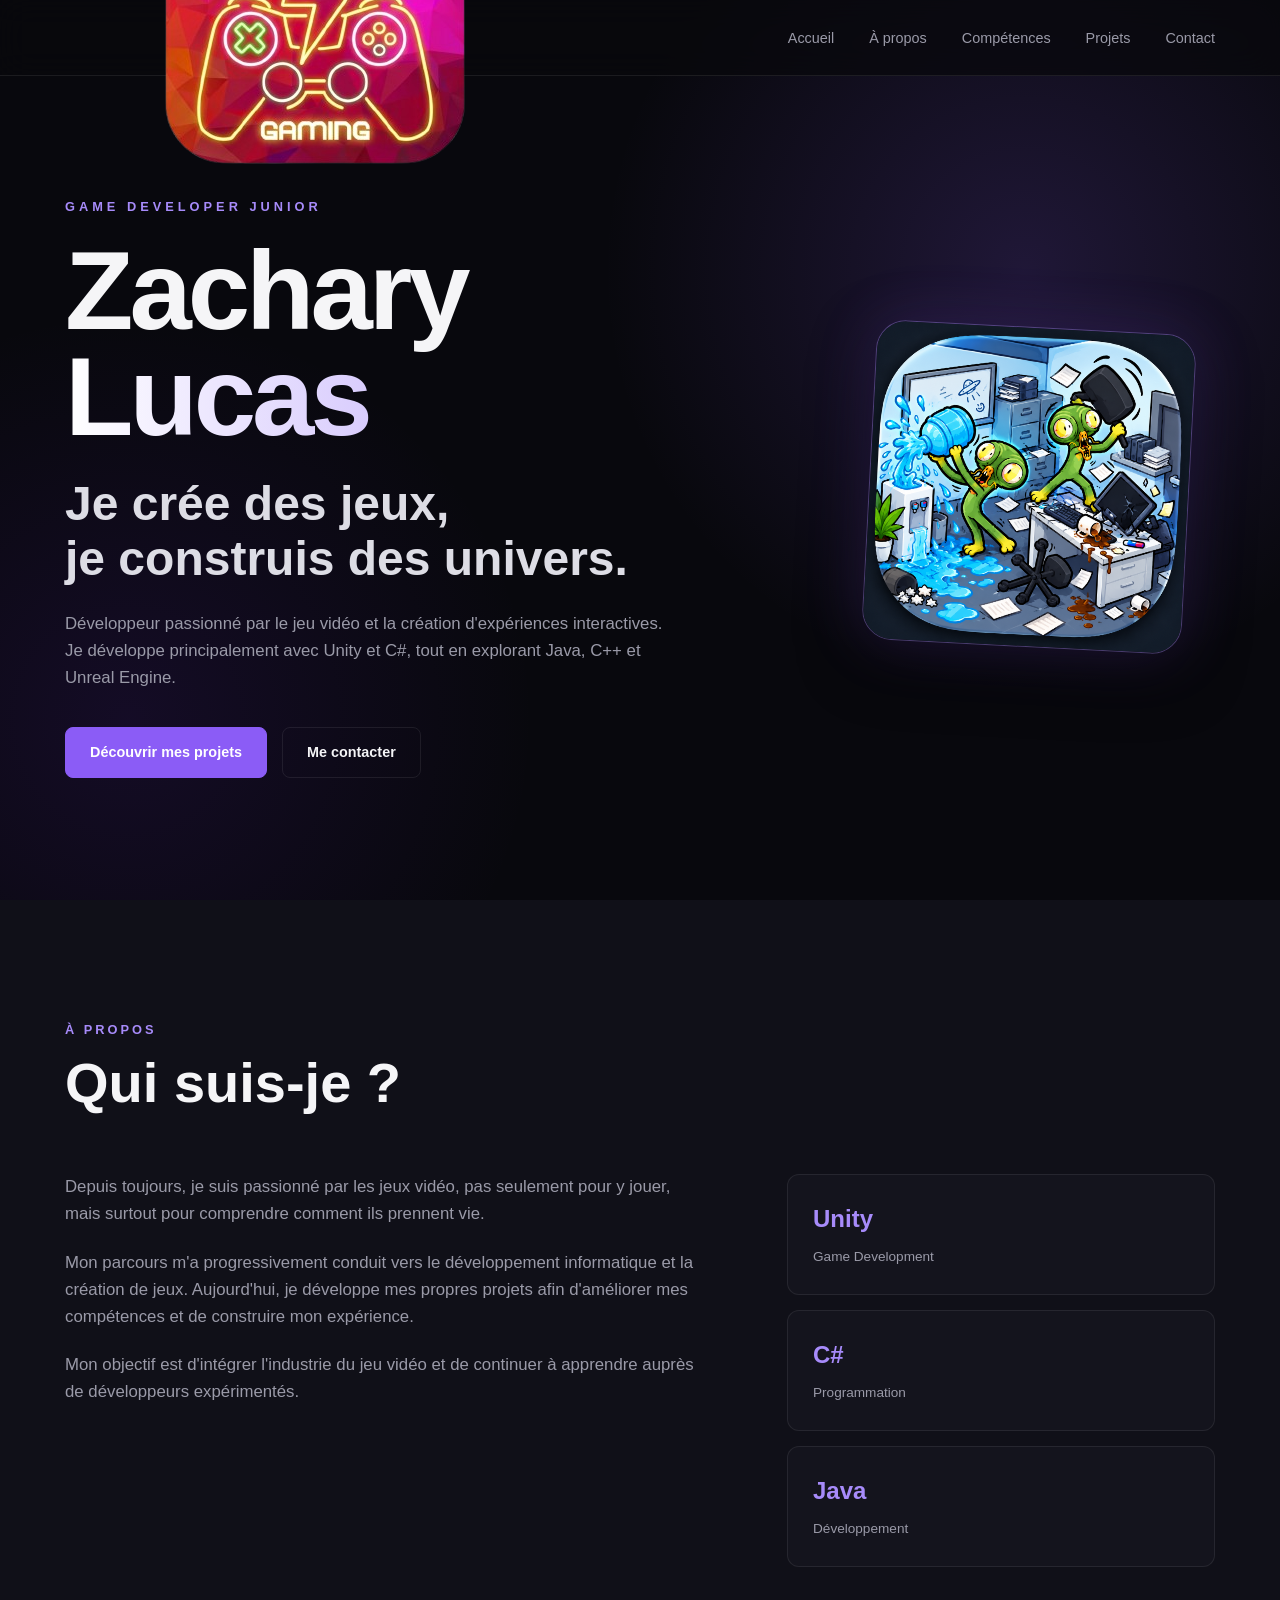
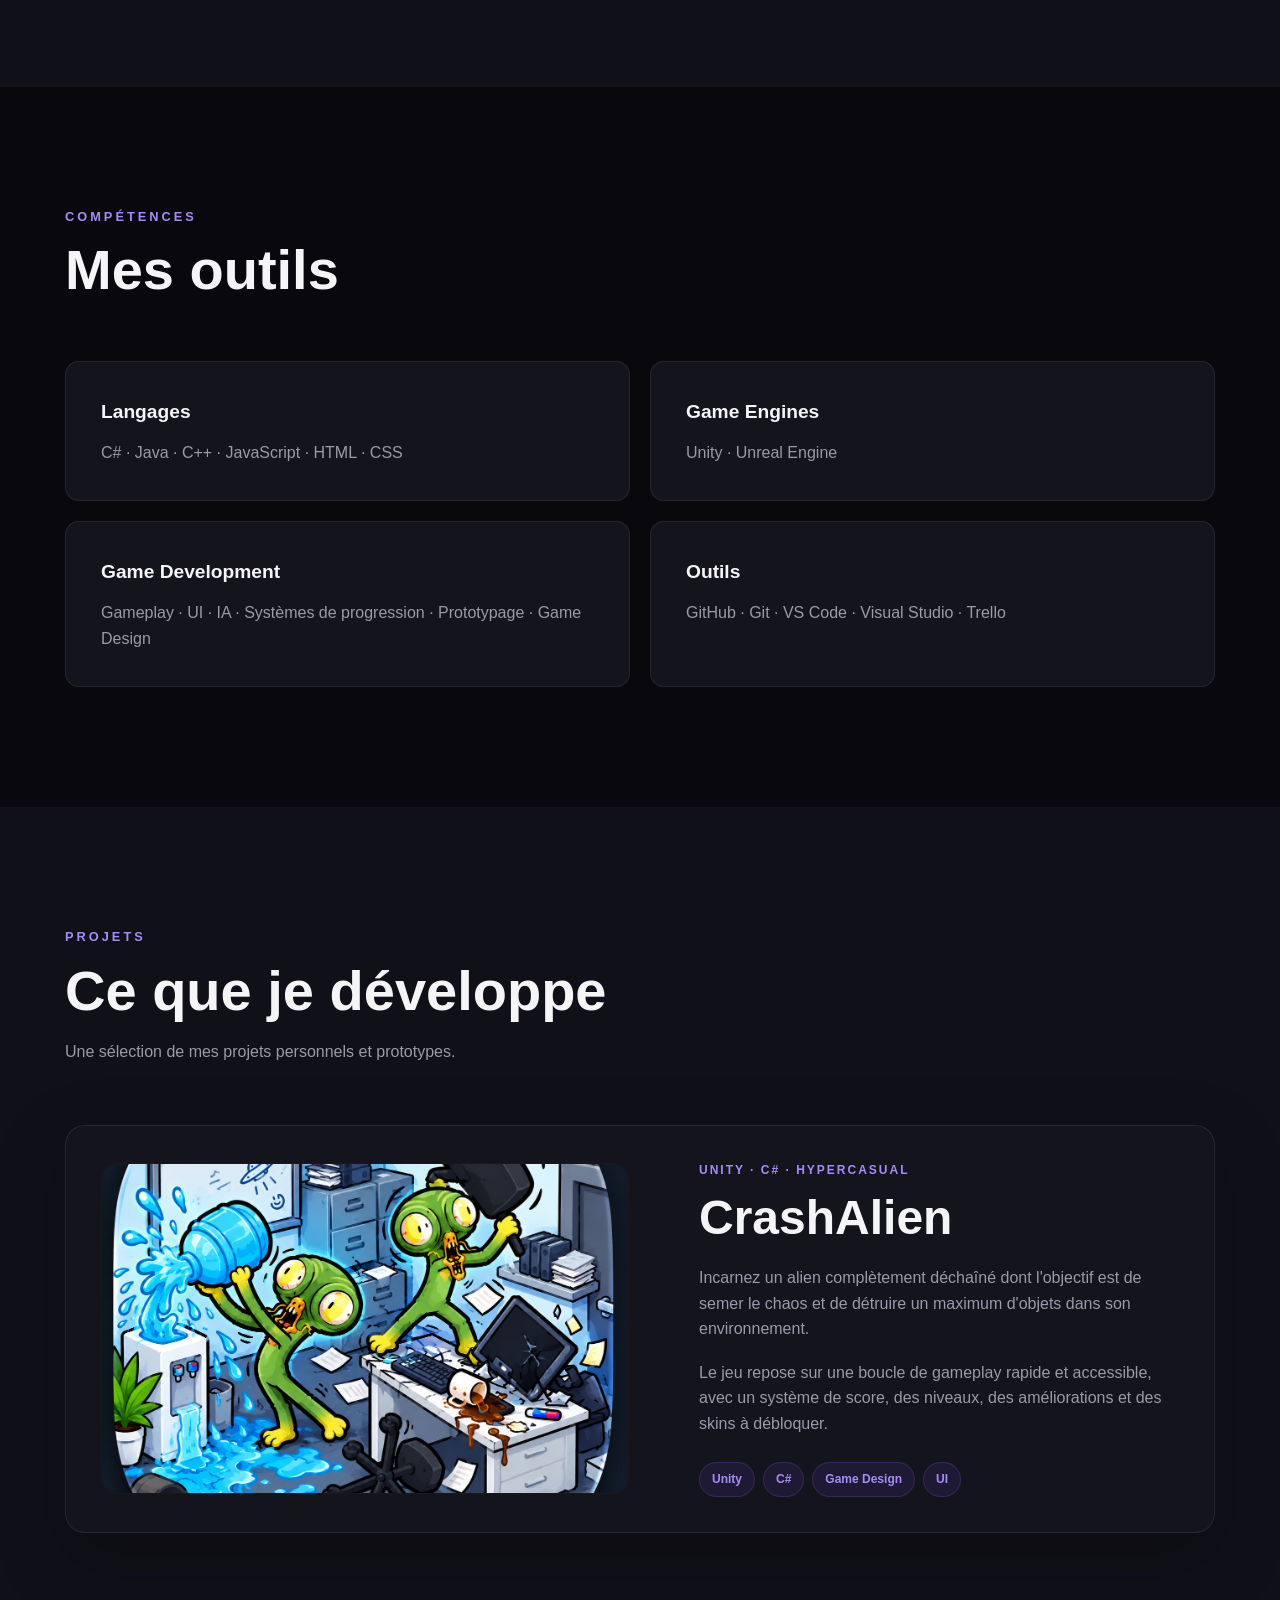
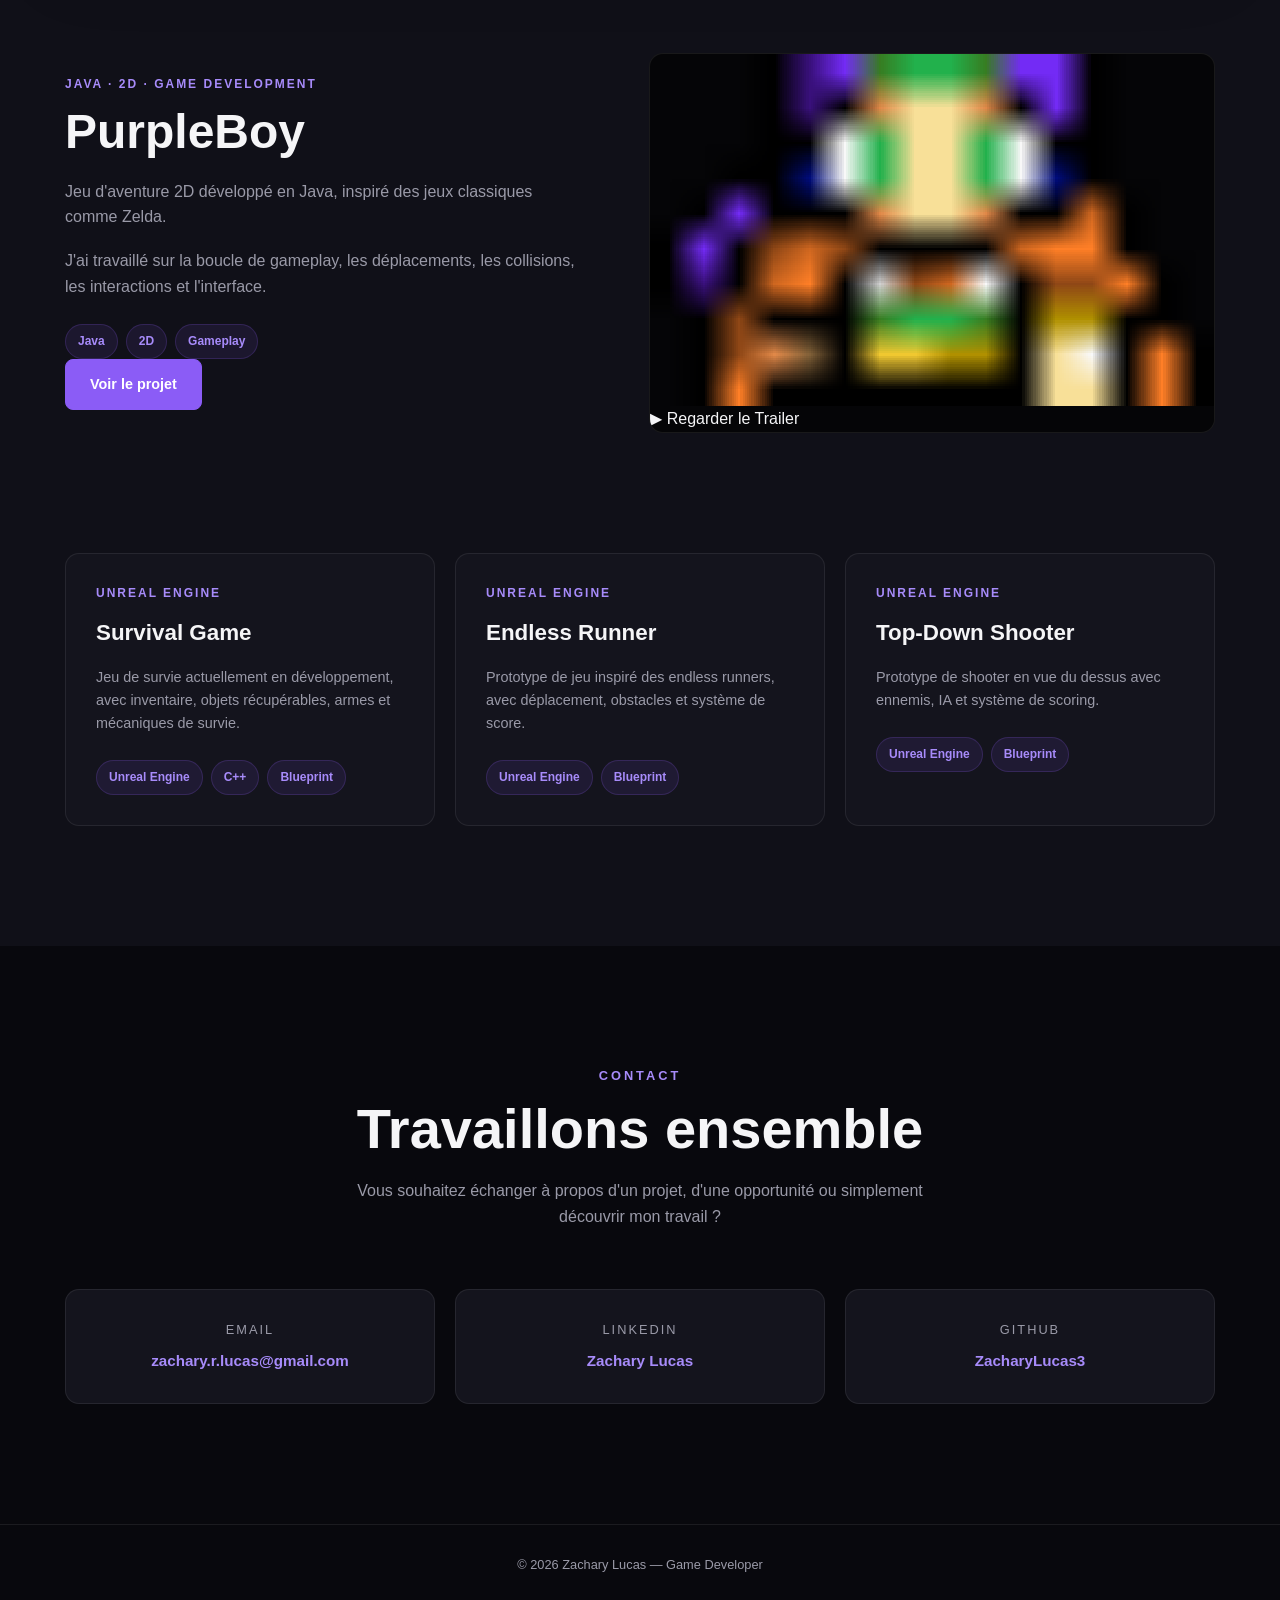
==== index.html @ bc96703e "Update index.html" ====
<!DOCTYPE html>
<html lang="fr">

<head>
    <meta charset="UTF-8">
    <meta name="viewport" content="width=device-width, initial-scale=1.0">

    <meta name="description"
        content="Portfolio de Zachary Lucas, développeur de jeux vidéo junior spécialisé en Unity, C#, Java et Unreal Engine.">

    <title>Zachary Lucas — Game Developer</title>

    <link rel="stylesheet" href="styles.css">
</head>

<body>

    <!-- =========================
         NAVIGATION
    ========================== -->

    <header class="header">

        <nav class="navbar container">

            <a href="#home" class="logo-img-link">
                <img src="images/Logo.png" alt="Logo Zappy Labs" class="logo-img">
            </a>

            <ul class="nav-links">
                <li><a href="#home">Accueil</a></li>
                <li><a href="#about">À propos</a></li>
                <li><a href="#skills">Compétences</a></li>
                <li><a href="#projects">Projets</a></li>
                <li><a href="#contact">Contact</a></li>
            </ul>

        </nav>

    </header>


    <main>

        <!-- =========================
             HERO
        ========================== -->

        <section id="home" class="hero">

            <div class="container hero-content">

                <div class="hero-text">

                    <p class="hero-small-title">
                        GAME DEVELOPER JUNIOR
                    </p>

                    <h1>
                        Zachary
                        <span>Lucas</span>
                    </h1>

                    <h2>
                        Je crée des jeux,
                        <br>
                        je construis des univers.
                    </h2>

                    <p class="hero-description">
                        Développeur passionné par le jeu vidéo et la création
                        d'expériences interactives. Je développe principalement
                        avec Unity et C#, tout en explorant Java, C++ et Unreal Engine.
                    </p>

                    <div class="hero-buttons">

                        <a href="#projects" class="btn">
                            Découvrir mes projets
                        </a>

                        <a href="#contact" class="btn ghost">
                            Me contacter
                        </a>

                    </div>

                </div>


                <div class="hero-profile">

                    <img
                        src="images/crashalien.png.png"
                        alt="CrashAlien - Jeu par Zachary Lucas"
                        class="photo"
                    >
                </div>
            </div>

        </section>


        <!-- =========================
             ABOUT
        ========================== -->

        <section id="about" class="section about">

            <div class="container">

                <div class="section-header">

                    <p class="section-label">
                        À PROPOS
                    </p>

                    <h2>
                        Qui suis-je ?
                    </h2>

                </div>


                <div class="about-content">

                    <div class="about-text">

                        <p>
                            Depuis toujours, je suis passionné par les jeux vidéo,
                            pas seulement pour y jouer, mais surtout pour comprendre
                            comment ils prennent vie.
                        </p>

                        <p>
                            Mon parcours m'a progressivement conduit vers le
                            développement informatique et la création de jeux.
                            Aujourd'hui, je développe mes propres projets afin
                            d'améliorer mes compétences et de construire mon expérience.
                        </p>

                        <p>
                            Mon objectif est d'intégrer l'industrie du jeu vidéo
                            et de continuer à apprendre auprès de développeurs
                            expérimentés.
                        </p>

                    </div>


                    <div class="about-highlight">

                        <div class="highlight">
                            <strong>Unity</strong>
                            <span>Game Development</span>
                        </div>

                        <div class="highlight">
                            <strong>C#</strong>
                            <span>Programmation</span>
                        </div>

                        <div class="highlight">
                            <strong>Java</strong>
                            <span>Développement</span>
                        </div>

                    </div>

                </div>

            </div>

        </section>


        <!-- =========================
             SKILLS
        ========================== -->

        <section id="skills" class="section skills-section">

            <div class="container">

                <div class="section-header">

                    <p class="section-label">
                        COMPÉTENCES
                    </p>

                    <h2>
                        Mes outils
                    </h2>

                </div>


                <div class="skills-grid">


                    <div class="skill-card">

                        <h3>
                            Langages
                        </h3>

                        <p>
                            C# · Java · C++ · JavaScript · HTML · CSS
                        </p>

                    </div>


                    <div class="skill-card">

                        <h3>
                            Game Engines
                        </h3>

                        <p>
                            Unity · Unreal Engine
                        </p>

                    </div>


                    <div class="skill-card">

                        <h3>
                            Game Development
                        </h3>

                        <p>
                            Gameplay · UI · IA · Systèmes de progression ·
                            Prototypage · Game Design
                        </p>

                    </div>


                    <div class="skill-card">

                        <h3>
                            Outils
                        </h3>

                        <p>
                            GitHub · Git · VS Code · Visual Studio · Trello
                        </p>

                    </div>

                </div>

            </div>

        </section>


        <!-- =========================
             PROJECTS
        ========================== -->

        <section id="projects" class="section projects-section">

            <div class="container">

                <div class="section-header">

                    <p class="section-label">
                        PROJETS
                    </p>

                    <h2>
                        Ce que je développe
                    </h2>

                    <p>
                        Une sélection de mes projets personnels et prototypes.
                    </p>

                </div>


                <!-- =========================
                     CRASHALIEN
                ========================== -->

                <article class="project featured-project">

                    <div class="project-image">

                        <img
                            src="images/crashalien.png.png"
                            alt="CrashAlien - jeu hypercasual développé avec Unity"
                        >

                    </div>


                    <div class="project-info">

                        <p class="project-category">
                            UNITY · C# · HYPERCASUAL
                        </p>

                        <h3>
                            CrashAlien
                        </h3>

                        <p>
                            Incarnez un alien complètement déchaîné dont
                            l'objectif est de semer le chaos et de détruire
                            un maximum d'objets dans son environnement.
                        </p>

                        <p>
                            Le jeu repose sur une boucle de gameplay rapide
                            et accessible, avec un système de score, des
                            niveaux, des améliorations et des skins à débloquer.
                        </p>


                        <div class="project-tags">

                            <span>Unity</span>
                            <span>C#</span>
                            <span>Game Design</span>
                            <span>UI</span>

                        </div>

                    </div>

                </article>


                <!-- =========================
                     PURPLEBOY
                ========================== -->

                <article class="project project-reverse">

                    <div class="project-info">

                        <p class="project-category">
                            JAVA · 2D · GAME DEVELOPMENT
                        </p>

                        <h3>
                            PurpleBoy
                        </h3>

                        <p>
                            Jeu d'aventure 2D développé en Java,
                            inspiré des jeux classiques comme Zelda.
                        </p>

                        <p>
                            J'ai travaillé sur la boucle de gameplay,
                            les déplacements, les collisions,
                            les interactions et l'interface.
                        </p>


                        <div class="project-tags">

                            <span>Java</span>
                            <span>2D</span>
                            <span>Gameplay</span>

                        </div>


                        <div class="project-buttons">

                            <a
                                href="https://zacharylucas.itch.io/purpleboy"
                                target="_blank"
                                rel="noopener noreferrer"
                                class="btn"
                            >
                                Voir le projet
                            </a>

                        </div>

                    </div>


                    <div class="project-media">
                            <a href="https://www.youtube.com/watch?v=aEXIGvZyJzU" target="_blank" rel="noopener noreferrer" class="video-thumbnail-link">
                        <div class="project-image video-thumbnail">
                            <img src="photo.png" alt="PurpleBoy Gameplay Video">
                        <div class="play-overlay">
                            <span class="play-btn">▶ Regarder le Trailer</span>
                            </div>
                        </div>
                        </a>
                    </div>
                </article>


                <!-- =========================
                     OTHER PROJECTS
                ========================== -->

                <div class="other-projects">

                    <article class="small-project">

                        <p class="project-category">
                            UNREAL ENGINE
                        </p>

                        <h3>
                            Survival Game
                        </h3>

                        <p>
                            Jeu de survie actuellement en développement,
                            avec inventaire, objets récupérables,
                            armes et mécaniques de survie.
                        </p>

                        <div class="project-tags">
                            <span>Unreal Engine</span>
                            <span>C++</span>
                            <span>Blueprint</span>
                        </div>

                    </article>


                    <article class="small-project">

                        <p class="project-category">
                            UNREAL ENGINE
                        </p>

                        <h3>
                            Endless Runner
                        </h3>

                        <p>
                            Prototype de jeu inspiré des endless runners,
                            avec déplacement, obstacles et système de score.
                        </p>

                        <div class="project-tags">
                            <span>Unreal Engine</span>
                            <span>Blueprint</span>
                        </div>

                    </article>


                    <article class="small-project">

                        <p class="project-category">
                            UNREAL ENGINE
                        </p>

                        <h3>
                            Top-Down Shooter
                        </h3>

                        <p>
                            Prototype de shooter en vue du dessus avec
                            ennemis, IA et système de scoring.
                        </p>

                        <div class="project-tags">
                            <span>Unreal Engine</span>
                            <span>Blueprint</span>
                        </div>

                    </article>

                </div>

            </div>

        </section>


        <!-- =========================
             CONTACT
        ========================== -->

        <section id="contact" class="section contact-section">

            <div class="container">

                <div class="section-header">

                    <p class="section-label">
                        CONTACT
                    </p>

                    <h2>
                        Travaillons ensemble
                    </h2>

                    <p>
                        Vous souhaitez échanger à propos d'un projet,
                        d'une opportunité ou simplement découvrir mon travail ?
                    </p>

                </div>


                <div class="contact-links">

                    <a
                        href="mailto:zachary.r.lucas@gmail.com"
                        class="contact-card"
                    >

                        <span>
                            Email
                        </span>

                        <strong>
                            zachary.r.lucas@gmail.com
                        </strong>

                    </a>


                    <a
                        href="https://www.linkedin.com/in/zachary-lucas-127586156/"
                        target="_blank"
                        rel="noopener noreferrer"
                        class="contact-card"
                    >

                        <span>
                            LinkedIn
                        </span>

                        <strong>
                            Zachary Lucas
                        </strong>

                    </a>


                    <a
                        href="https://github.com/ZacharyLucas3"
                        target="_blank"
                        rel="noopener noreferrer"
                        class="contact-card"
                    >

                        <span>
                            GitHub
                        </span>

                        <strong>
                            ZacharyLucas3
                        </strong>

                    </a>

                </div>

            </div>

        </section>

    </main>


    <!-- =========================
         FOOTER
    ========================== -->

    <footer class="footer">

        <div class="container">

            <p>
                © 2026 Zachary Lucas — Game Developer
            </p>

        </div>

    </footer>


    <script src="script.js"></script>

</body>

</html>
---- styles.css ----
/* =========================================================
   RESET
========================================================= */

* {
    margin: 0;
    padding: 0;
    box-sizing: border-box;
}

html {
    scroll-behavior: smooth;
}

body {
    font-family: Arial, Helvetica, sans-serif;
    background: #08080d;
    color: #f5f5f7;
    line-height: 1.6;
}

a {
    color: inherit;
    text-decoration: none;
}

img {
    max-width: 100%;
    display: block;
}


/* =========================================================
   VARIABLES
========================================================= */

:root {
    --background: #08080d;
    --background-light: #101018;
    --card: #14141d;

    --text: #f5f5f7;
    --text-muted: #9a9aa8;

    --accent: #8b5cf6;
    --accent-light: #a78bfa;
    --accent-dark: #6d28d9;

    --border: rgba(255, 255, 255, 0.08);

    --container: 1150px;
}


/* =========================================================
   GLOBAL
========================================================= */

body {
    overflow-x: hidden;
}

.container {
    width: min(90%, var(--container));
    margin: 0 auto;
}

.section {
    padding: 120px 0;
}

.section-header {
    margin-bottom: 60px;
}

.section-label {
    color: var(--accent-light);
    font-size: 0.8rem;
    font-weight: 700;
    letter-spacing: 3px;
    margin-bottom: 12px;
}

.section-header h2 {
    font-size: clamp(2.2rem, 5vw, 3.5rem);
    line-height: 1.1;
    margin-bottom: 18px;
}

.section-header > p:last-child {
    color: var(--text-muted);
    max-width: 650px;
}


/* =========================================================
   NAVBAR
========================================================= */

.header {
    position: fixed;
    top: 0;
    left: 0;
    width: 100%;
    z-index: 1000;

    background: rgba(8, 8, 13, 0.75);
    backdrop-filter: blur(15px);

    border-bottom: 1px solid var(--border);
}

.navbar {
    height: 75px;

    display: flex;
    align-items: center;
    justify-content: space-between;
}

.logo {
    width: 42px;
    height: 42px;

    display: flex;
    align-items: center;
    justify-content: center;

    border-radius: 10px;

    background: linear-gradient(
        135deg,
        var(--accent),
        var(--accent-dark)
    );

    font-size: 1.1rem;
    font-weight: 800;

    box-shadow: 0 0 25px rgba(139, 92, 246, 0.35);
}

.logo span {
    color: white;
}

.nav-links {
    display: flex;
    align-items: center;
    gap: 35px;

    list-style: none;
}

.nav-links a {
    color: var(--text-muted);
    font-size: 0.9rem;
    transition: 0.3s ease;
}

.nav-links a:hover {
    color: white;
}


/* =========================================================
   HERO
========================================================= */

.hero {
    min-height: 100vh;

    display: flex;
    align-items: center;

    padding-top: 75px;

    background:
        radial-gradient(
            circle at 80% 30%,
            rgba(139, 92, 246, 0.18),
            transparent 35%
        ),
        radial-gradient(
            circle at 10% 80%,
            rgba(109, 40, 217, 0.12),
            transparent 30%
        );
}

.hero-content {
    display: grid;
    grid-template-columns: 1.5fr 0.8fr;

    align-items: center;

    gap: 80px;
}

.hero-small-title {
    color: var(--accent-light);

    font-size: 0.8rem;
    font-weight: 700;

    letter-spacing: 4px;

    margin-bottom: 20px;
}

.hero h1 {
    font-size: clamp(4rem, 9vw, 7rem);

    line-height: 0.95;

    letter-spacing: -4px;

    margin-bottom: 25px;
}

.hero h1 span {
    display: block;

    background: linear-gradient(
        90deg,
        #ffffff,
        var(--accent-light)
    );

    -webkit-background-clip: text;
    background-clip: text;

    color: transparent;
}

.hero h2 {
    font-size: clamp(1.8rem, 4vw, 3rem);

    line-height: 1.15;

    margin-bottom: 25px;

    color: #ddddE5;
}

.hero-description {
    max-width: 600px;

    color: var(--text-muted);

    font-size: 1.05rem;

    margin-bottom: 35px;
}


/* =========================================================
   HERO PROFILE
========================================================= */

.hero-profile {
    display: flex;
    justify-content: center;
}

.photo {
    width: 320px;
    height: 320px;

    object-fit: cover;

    border-radius: 30px;

    border: 1px solid rgba(167, 139, 250, 0.4);

    box-shadow:
        0 0 60px rgba(139, 92, 246, 0.2),
        0 20px 60px rgba(0, 0, 0, 0.5);

    transform: rotate(3deg);

    transition: 0.4s ease;
}

.photo:hover {
    transform: rotate(0deg) scale(1.03);
}


/* =========================================================
   BUTTONS
========================================================= */

.hero-buttons,
.project-buttons {
    display: flex;
    align-items: center;
    gap: 15px;

    flex-wrap: wrap;
}

.btn {
    display: inline-flex;

    align-items: center;
    justify-content: center;

    padding: 13px 24px;

    border-radius: 8px;

    background: var(--accent);

    color: white;

    font-size: 0.9rem;
    font-weight: 700;

    border: 1px solid var(--accent);

    transition: 0.3s ease;
}

.btn:hover {
    background: var(--accent-light);

    transform: translateY(-3px);

    box-shadow: 0 10px 30px rgba(139, 92, 246, 0.25);
}

.btn.ghost {
    background: transparent;

    border-color: var(--border);

    color: var(--text);
}

.btn.ghost:hover {
    border-color: var(--accent);
    background: rgba(139, 92, 246, 0.08);
}


/* =========================================================
   ABOUT
========================================================= */

.about {
    background: var(--background-light);
}

.about-content {
    display: grid;

    grid-template-columns: 1.5fr 1fr;

    gap: 80px;

    align-items: start;
}

.about-text p {
    color: var(--text-muted);

    font-size: 1.05rem;

    margin-bottom: 22px;
}

.about-highlight {
    display: grid;

    gap: 15px;
}

.highlight {
    padding: 25px;

    background: var(--card);

    border: 1px solid var(--border);

    border-radius: 12px;

    transition: 0.3s ease;
}

.highlight:hover {
    border-color: rgba(139, 92, 246, 0.4);

    transform: translateX(5px);
}

.highlight strong {
    display: block;

    color: var(--accent-light);

    font-size: 1.5rem;

    margin-bottom: 5px;
}

.highlight span {
    color: var(--text-muted);

    font-size: 0.85rem;
}


/* =========================================================
   SKILLS
========================================================= */

.skills-grid {
    display: grid;

    grid-template-columns: repeat(2, 1fr);

    gap: 20px;
}

.skill-card {
    padding: 35px;

    background: var(--card);

    border: 1px solid var(--border);

    border-radius: 14px;

    transition: 0.3s ease;
}

.skill-card:hover {
    transform: translateY(-5px);

    border-color: rgba(139, 92, 246, 0.4);

    box-shadow:
        0 15px 40px rgba(0, 0, 0, 0.25);
}

.skill-card h3 {
    margin-bottom: 12px;

    font-size: 1.2rem;
}

.skill-card p {
    color: var(--text-muted);
}


/* =========================================================
   PROJECTS
========================================================= */

.projects-section {
    background: var(--background-light);
}

.project {
    display: grid;

    grid-template-columns: 1.1fr 1fr;

    gap: 70px;

    align-items: center;

    margin-bottom: 120px;
}

.featured-project {
    padding: 35px;

    background: var(--card);

    border: 1px solid var(--border);

    border-radius: 20px;

    box-shadow:
        0 25px 70px rgba(0, 0, 0, 0.25);
}

.project-reverse {
    grid-template-columns: 1fr 1.1fr;
}

.project-reverse .project-info {
    order: 1;
}

.project-reverse .project-media {
    order: 2;
}


/* =========================================================
   PROJECT IMAGE
========================================================= */

.project-image {
    overflow: hidden;

    border-radius: 14px;

    border: 1px solid var(--border);

    background: #050507;
}

.project-image img {
    width: 100%;

    aspect-ratio: 16 / 10;

    object-fit: cover;

    transition: 0.5s ease;
}

.project-image:hover img {
    transform: scale(1.04);
}


/* =========================================================
   PROJECT INFO
========================================================= */

.project-category {
    color: var(--accent-light);

    font-size: 0.75rem;

    font-weight: 700;

    letter-spacing: 2px;

    margin-bottom: 12px;
}

.project-info h3 {
    font-size: clamp(2rem, 4vw, 3rem);

    line-height: 1.1;

    margin-bottom: 20px;
}

.project-info > p:not(.project-category) {
    color: var(--text-muted);

    margin-bottom: 18px;
}


/* =========================================================
   PROJECT TAGS
========================================================= */

.project-tags {
    display: flex;

    flex-wrap: wrap;

    gap: 8px;

    margin-top: 25px;
}

.project-tags span {
    padding: 7px 12px;

    border-radius: 20px;

    background: rgba(139, 92, 246, 0.1);

    border: 1px solid rgba(139, 92, 246, 0.2);

    color: var(--accent-light);

    font-size: 0.75rem;

    font-weight: 600;
}


/* =========================================================
   VIDEO
========================================================= */

.video-wrapper {
    position: relative;

    width: 100%;

    aspect-ratio: 16 / 9;

    overflow: hidden;

    border-radius: 14px;

    background: #000;

    border: 1px solid var(--border);
}

.video-wrapper iframe {
    position: absolute;

    inset: 0;

    width: 100%;
    height: 100%;

    border: none;
}


/* =========================================================
   OTHER PROJECTS
========================================================= */

.other-projects {
    display: grid;

    grid-template-columns: repeat(3, 1fr);

    gap: 20px;
}

.small-project {
    padding: 30px;

    background: var(--card);

    border: 1px solid var(--border);

    border-radius: 14px;

    transition: 0.3s ease;
}

.small-project:hover {
    transform: translateY(-6px);

    border-color: rgba(139, 92, 246, 0.35);
}

.small-project h3 {
    font-size: 1.4rem;

    margin-bottom: 15px;
}

.small-project > p:not(.project-category) {
    color: var(--text-muted);

    font-size: 0.9rem;
}


/* =========================================================
   CONTACT
========================================================= */

.contact-section {
    text-align: center;
}

.contact-section .section-header {
    display: flex;

    flex-direction: column;

    align-items: center;
}

.contact-section .section-header > p:last-child {
    max-width: 600px;
}

.contact-links {
    display: grid;

    grid-template-columns: repeat(3, 1fr);

    gap: 20px;

    margin-top: 50px;
}

.contact-card {
    display: flex;

    flex-direction: column;

    align-items: center;

    gap: 8px;

    padding: 30px;

    background: var(--card);

    border: 1px solid var(--border);

    border-radius: 14px;

    transition: 0.3s ease;
}

.contact-card:hover {
    transform: translateY(-5px);

    border-color: var(--accent);

    background: rgba(139, 92, 246, 0.05);
}

.contact-card span {
    color: var(--text-muted);

    font-size: 0.8rem;

    text-transform: uppercase;

    letter-spacing: 2px;
}

.contact-card strong {
    font-size: 0.95rem;

    color: var(--accent-light);
}


/* =========================================================
   FOOTER
========================================================= */

.footer {
    padding: 30px 0;

    border-top: 1px solid var(--border);

    text-align: center;

    color: var(--text-muted);

    font-size: 0.8rem;
}


/* =========================================================
   RESPONSIVE — TABLET
========================================================= */

@media (max-width: 900px) {

    .hero-content {
        grid-template-columns: 1fr;

        text-align: center;

        gap: 50px;
    }

    .hero-description {
        margin-left: auto;
        margin-right: auto;
    }

    .hero-buttons {
        justify-content: center;
    }

    .hero-profile {
        order: -1;
    }

    .photo {
        width: 240px;
        height: 240px;
    }

    .about-content {
        grid-template-columns: 1fr;

        gap: 40px;
    }

    .project,
    .project-reverse {
        grid-template-columns: 1fr;

        gap: 40px;
    }

    .project-reverse .project-info,
    .project-reverse .project-media {
        order: initial;
    }

    .other-projects {
        grid-template-columns: 1fr;
    }

    .contact-links {
        grid-template-columns: 1fr;
    }
}


/* =========================================================
   RESPONSIVE — MOBILE
========================================================= */

@media (max-width: 650px) {

    .section {
        padding: 80px 0;
    }

    .navbar {
        height: 65px;
    }

    .nav-links {
        display: none;
    }

    .hero {
        padding-top: 65px;
    }

    .hero h1 {
        font-size: 4rem;

        letter-spacing: -3px;
    }

    .hero h2 {
        font-size: 1.8rem;
    }

    .hero-description {
        font-size: 0.95rem;
    }

    .photo {
        width: 200px;
        height: 200px;

        border-radius: 20px;
    }

    .skills-grid {
        grid-template-columns: 1fr;
    }

    .featured-project {
        padding: 20px;
    }

    .project {
        margin-bottom: 80px;
    }

    .project-info h3 {
        font-size: 2rem;
    }

    .btn {
        width: 100%;
    }

    .hero-buttons {
        flex-direction: column;
    }

    .hero-buttons .btn {
        width: 100%;
    }

    .section-header {
        margin-bottom: 40px;
    }
}


/* =========================================================
   SMALL MOBILE
========================================================= */

@media (max-width: 400px) {

    .hero h1 {
        font-size: 3.2rem;
    }

    .hero h2 {
        font-size: 1.5rem;
    }

    .photo {
        width: 170px;
        height: 170px;
    }
}
/* =========================================================
   ANIMATIONS & JS UTILITIES
========================================================= */

/* Liens actifs dans la navbar */
.nav-links a.active {
    color: var(--accent-light);
    font-weight: bold;
}

/* Effet d'apparition douce au scroll */
.reveal-hidden {
    opacity: 0;
    transform: translateY(30px);
    transition: opacity 0.6s ease-out, transform 0.6s ease-out;
}

.reveal-visible {
    opacity: 1;
    transform: translateY(0);
}


/* =========================================================
   MENU HAMBURGER (MOBILE)
========================================================= */

.menu-toggle {
    display: none;
    flex-direction: column;
    justify-content: space-between;
    width: 28px;
    height: 20px;
    background: transparent;
    border: none;
    cursor: pointer;
    z-index: 1001;
}

.menu-toggle span {
    width: 100%;
    height: 2px;
    background-color: var(--text);
    border-radius: 2px;
    transition: 0.3s ease;
}

/* Transformation de l'icône en Croix */
.menu-toggle.active span:nth-child(1) {
    transform: translateY(9px) rotate(45deg);
}

.menu-toggle.active span:nth-child(2) {
    opacity: 0;
}

.menu-toggle.active span:nth-child(3) {
    transform: translateY(-9px) rotate(-45deg);
}

/* Styles Responsive Mobile pour le Menu */
@media (max-width: 650px) {
    .menu-toggle {
        display: flex;
    }

    .nav-links {
        display: flex;
        position: fixed;
        top: 0;
        right: -100%;
        width: 75%;
        height: 100vh;
        background: rgba(16, 16, 24, 0.98);
        backdrop-filter: blur(20px);
        flex-direction: column;
        justify-content: center;
        align-items: center;
        gap: 30px;
        transition: right 0.4s ease;
        border-left: 1px solid var(--border);
        box-shadow: -10px 0 30px rgba(0, 0, 0, 0.5);
    }

    .nav-links.active {
        right: 0;
    }

    .nav-links a {
        font-size: 1.2rem;
    }
   /* =========================================================
   THUMBNAIL VIDÉO INTERACTIVE
========================================================= */

.video-thumbnail-link {
    display: block;
    text-decoration: none;
}

.video-thumbnail {
    position: relative;
    overflow: hidden;
    border-radius: 14px;
    border: 1px solid var(--border);
}

.play-overlay {
    position: absolute;
    inset: 0;
    background: rgba(8, 8, 13, 0.5);
    display: flex;
    align-items: center;
    justify-content: center;
    transition: 0.3s ease;
}

.play-btn {
    padding: 10px 20px;
    background: var(--accent);
    color: white;
    font-weight: 700;
    font-size: 0.9rem;
    border-radius: 8px;
    box-shadow: 0 4px 15px rgba(139, 92, 246, 0.4);
    transition: 0.3s ease;
}

.video-thumbnail-link:hover .play-overlay {
    background: rgba(8, 8, 13, 0.2);
}

.video-thumbnail-link:hover .play-btn {
    background: var(--accent-light);
    transform: scale(1.08);
   }
}
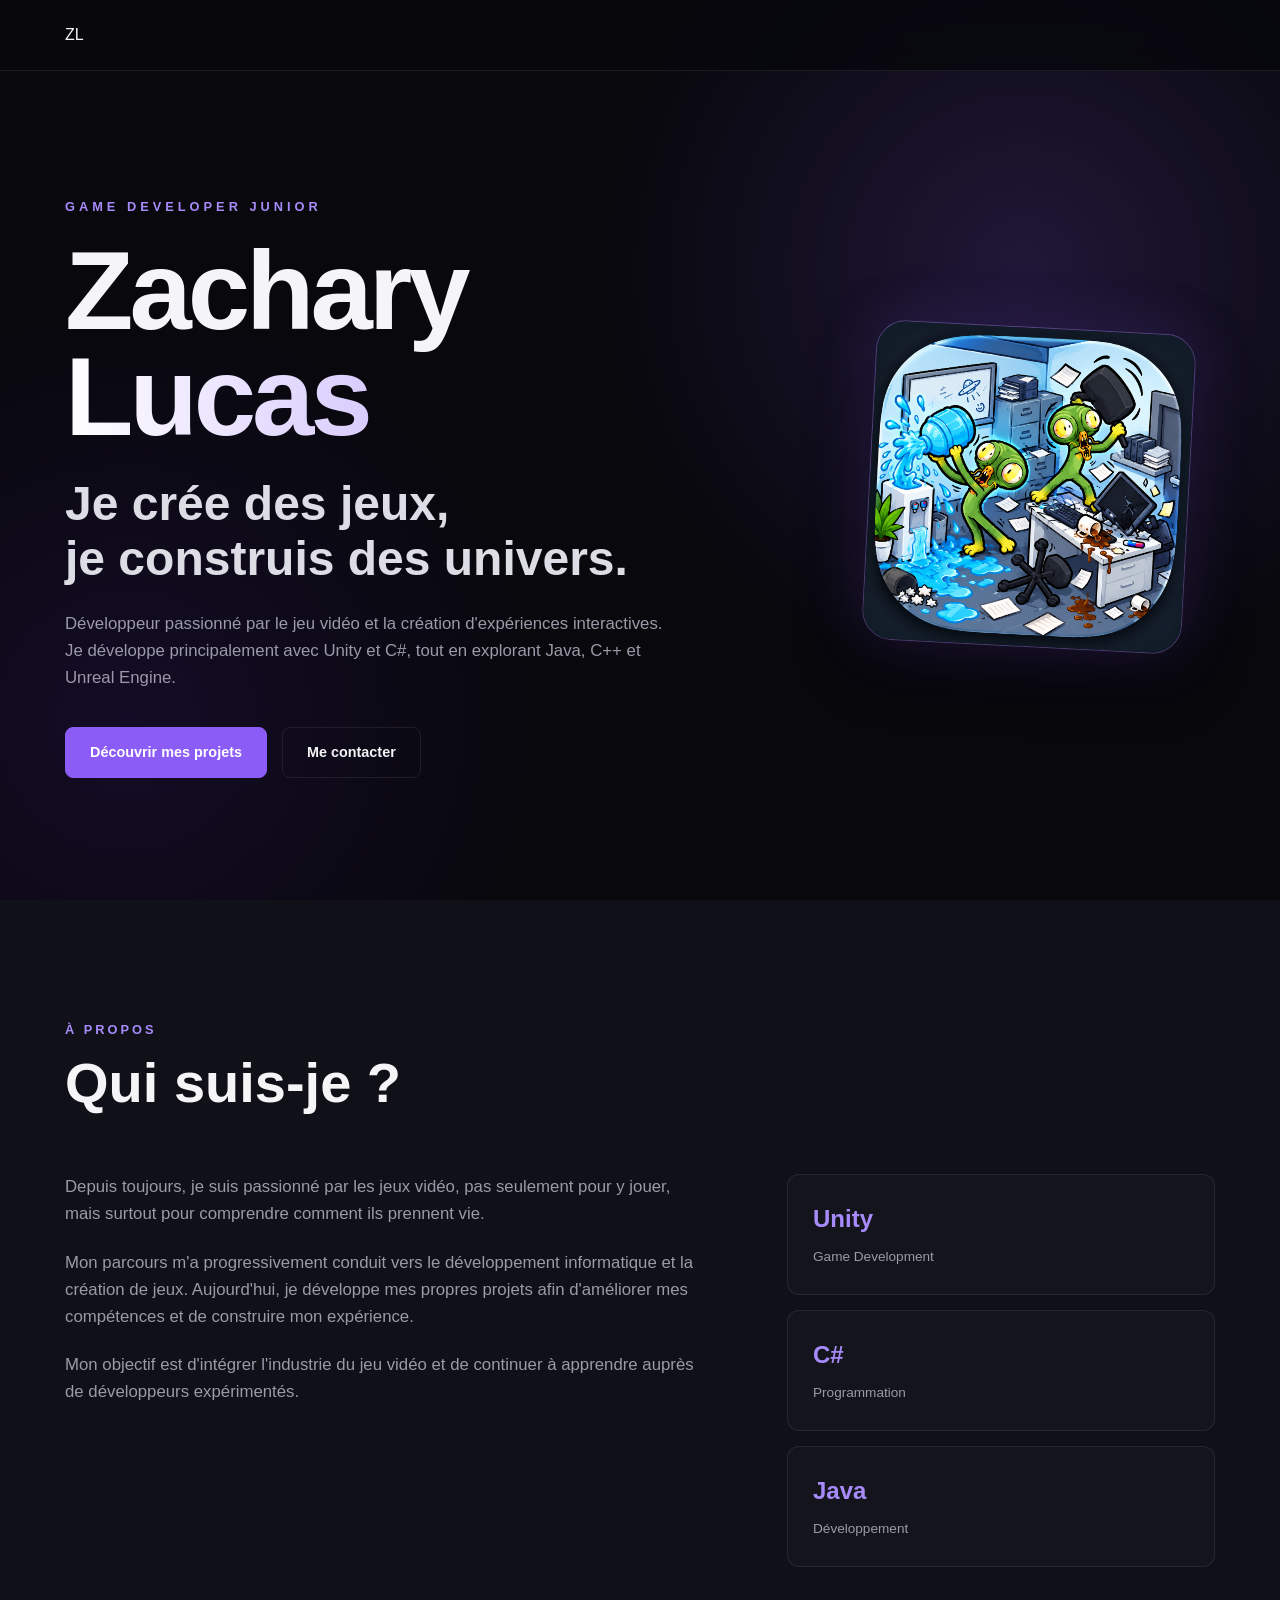
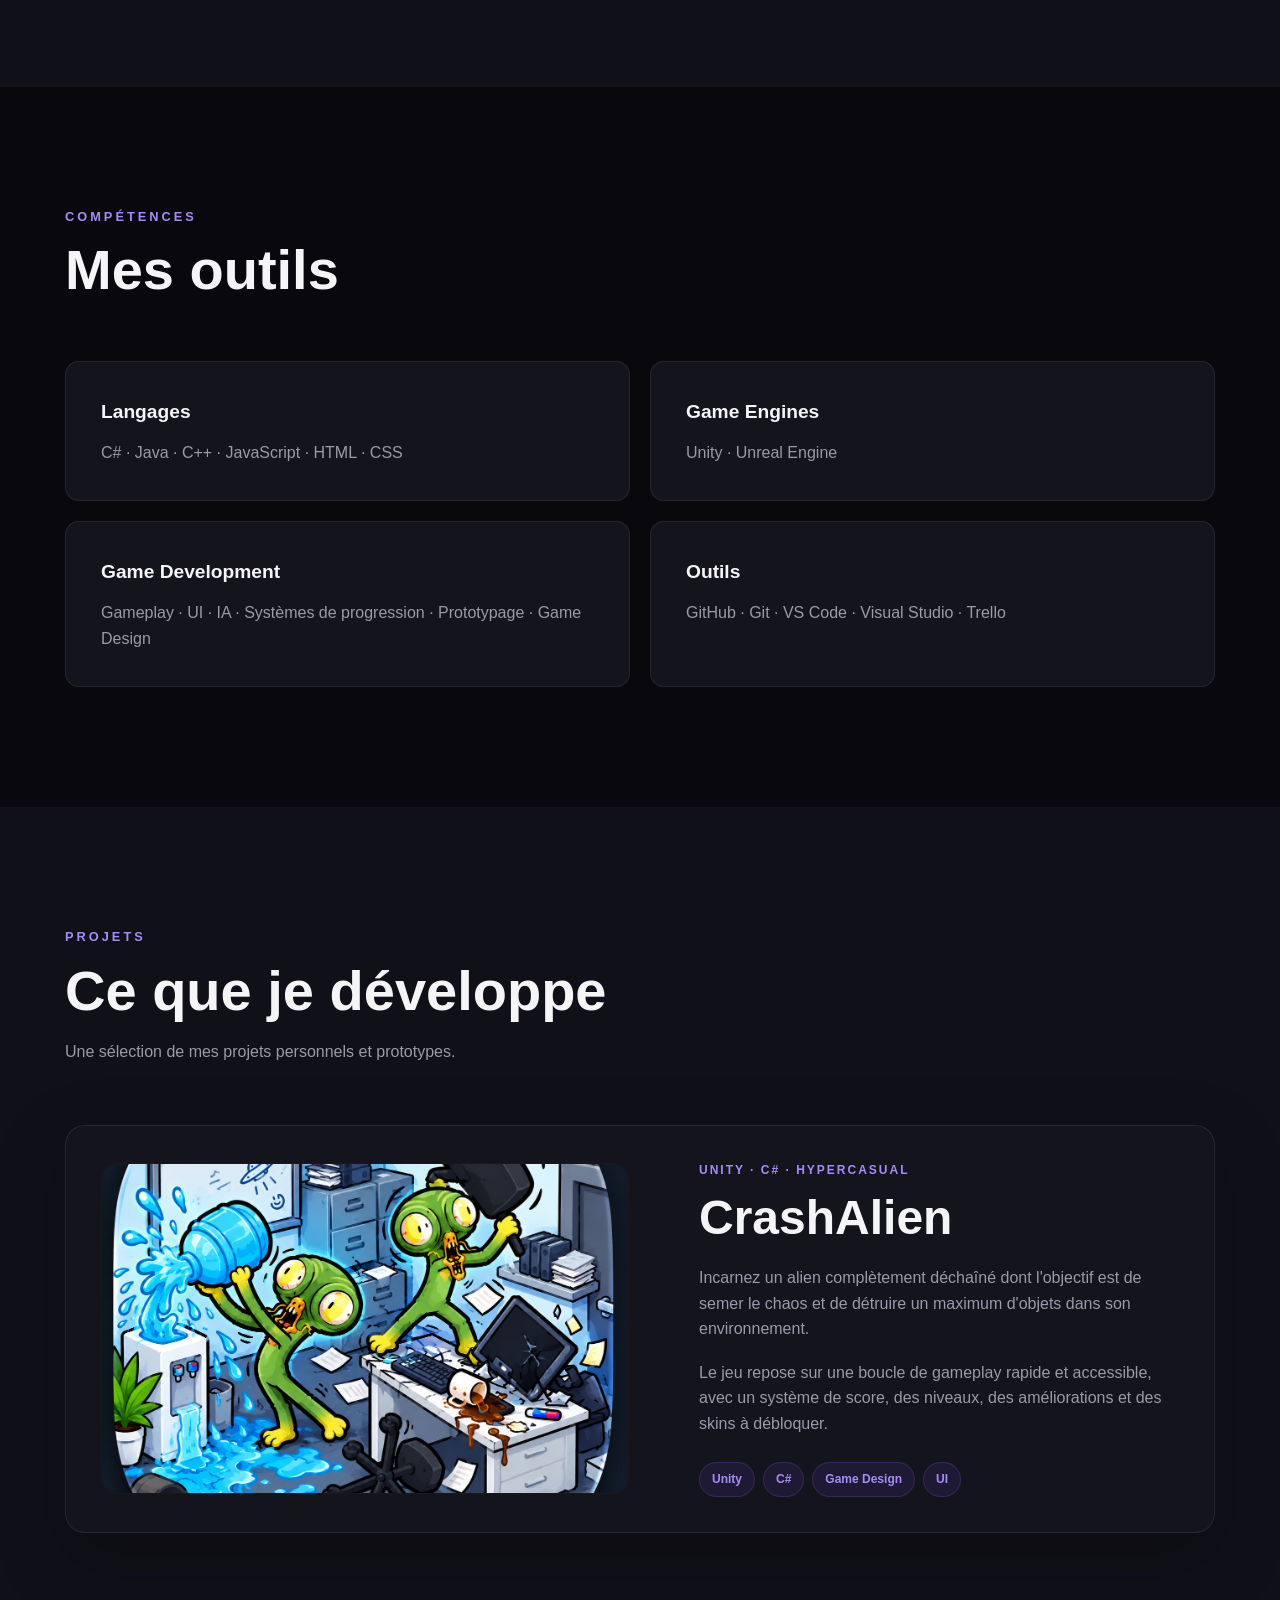
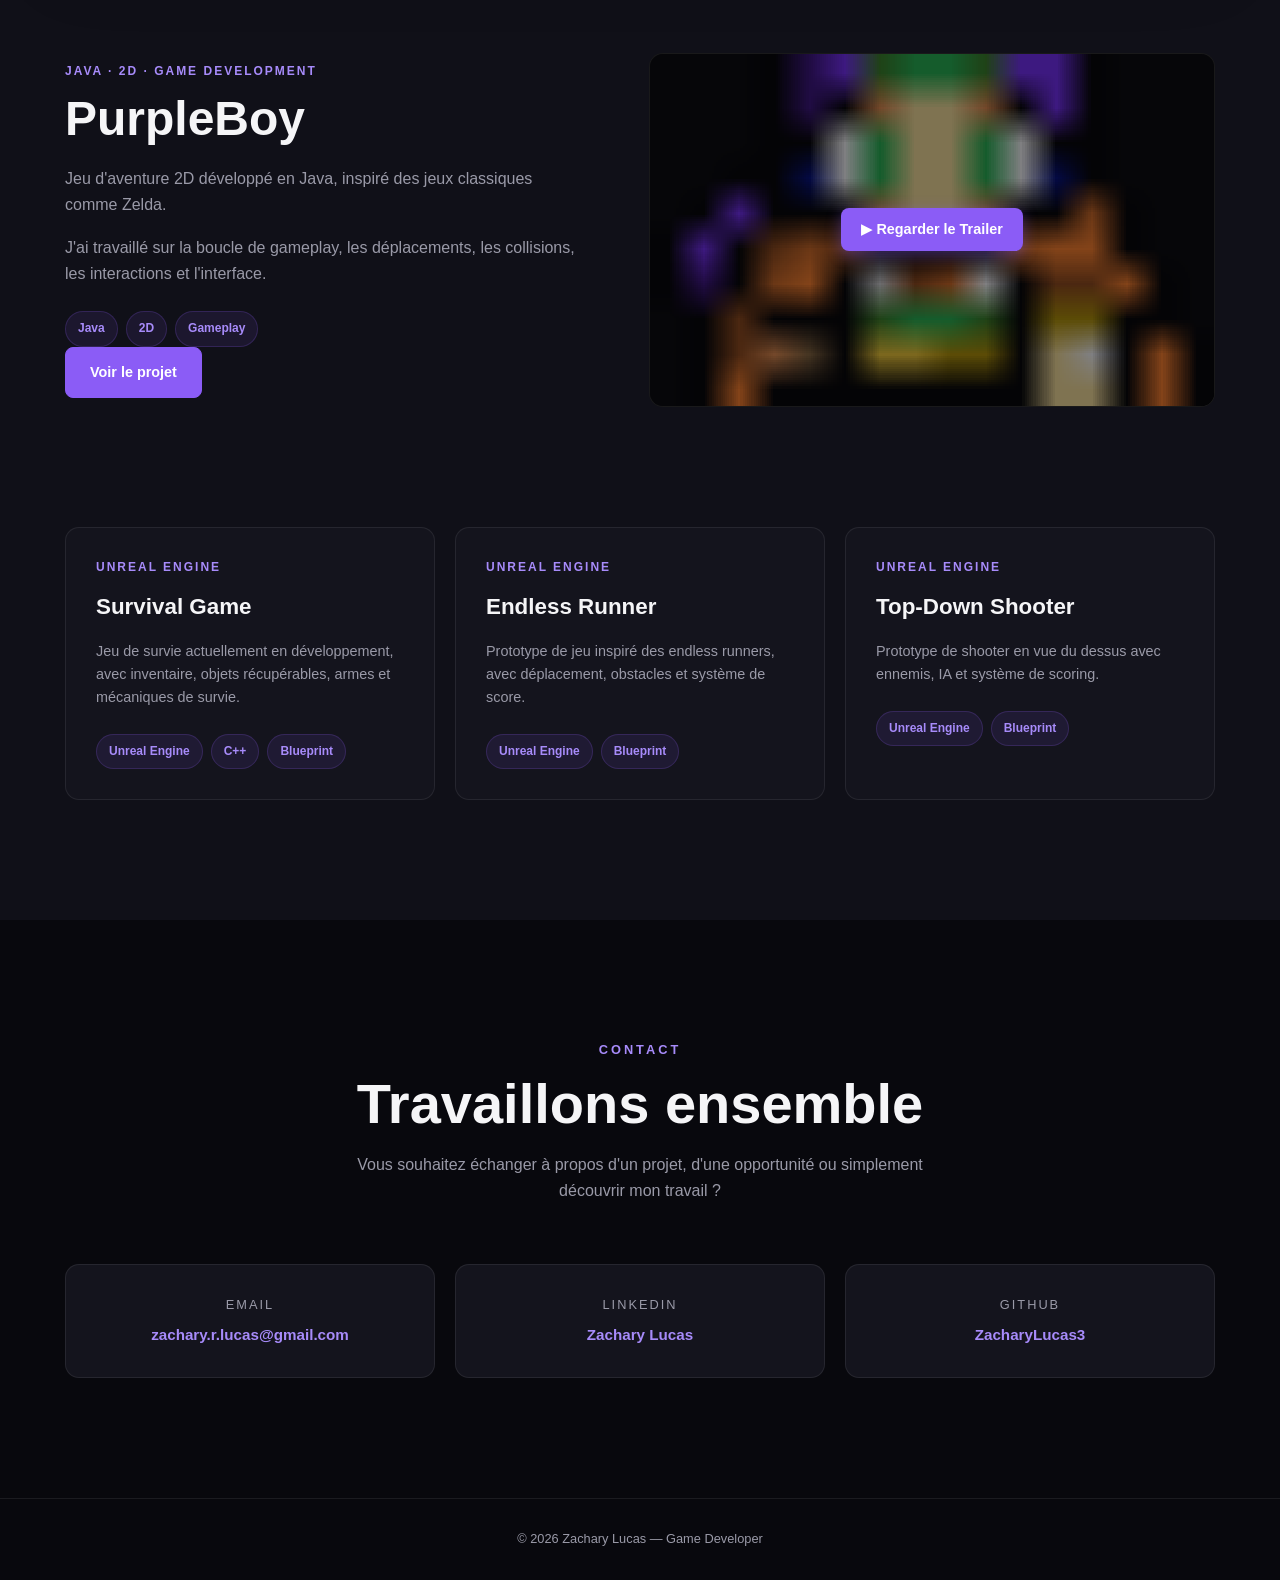
==== commit fdc77217: "Add files via upload" ====
--- a/index.html
+++ b/index.html
@@ -23,8 +23,8 @@
 
         <nav class="navbar container">
 
-            <a href="#home" class="logo-img-link">
-                <img src="images/Logo.png" alt="Logo Zappy Labs" class="logo-img">
+            <a href="#home" class="logo">
+                Z<span>L</span>
             </a>
 
             <ul class="nav-links">
--- a/styles.css
+++ b/styles.css
@@ -94,7 +94,7 @@
 
 
 /* =========================================================
-   NAVBAR
+   HEADER & NAVIGATION
 ========================================================= */
 
 .header {
@@ -103,65 +103,65 @@
     left: 0;
     width: 100%;
     z-index: 1000;
-
-    background: rgba(8, 8, 13, 0.75);
+    background: rgba(8, 8, 13, 0.85);
     backdrop-filter: blur(15px);
-
     border-bottom: 1px solid var(--border);
 }
 
 .navbar {
-    height: 75px;
-
+    height: 70px; /* Height compacte et propre */
     display: flex;
     align-items: center;
     justify-content: space-between;
 }
 
-.logo {
-    width: 42px;
-    height: 42px;
-
+/* Style du Logo */
+.logo-img-link {
     display: flex;
     align-items: center;
-    justify-content: center;
-
-    border-radius: 10px;
-
-    background: linear-gradient(
-        135deg,
-        var(--accent),
-        var(--accent-dark)
-    );
-
-    font-size: 1.1rem;
-    font-weight: 800;
-
-    box-shadow: 0 0 25px rgba(139, 92, 246, 0.35);
-}
-
-.logo span {
-    color: white;
-}
-
+    flex-shrink: 0;
+    transition: transform 0.3s ease, opacity 0.3s ease;
+}
+
+.logo-img-link:hover {
+    transform: scale(1.05);
+    opacity: 0.9;
+}
+
+.logo-img {
+    height: 45px; /* Taille de logo idéale et équilibrée */
+    width: auto;
+    object-fit: contain;
+}
+
+/* Raccourcis / Liens de Navigation */
 .nav-links {
     display: flex;
     align-items: center;
-    gap: 35px;
-
+    gap: 30px;
     list-style: none;
+    margin: 0;
+    padding: 0;
 }
 
 .nav-links a {
     color: var(--text-muted);
-    font-size: 0.9rem;
-    transition: 0.3s ease;
-}
-
-.nav-links a:hover {
-    color: white;
-}
-
+    font-size: 0.95rem;
+    font-weight: 500;
+    text-decoration: none;
+    white-space: nowrap;
+    transition: color 0.3s ease;
+}
+
+.nav-links a:hover,
+.nav-links a.active {
+    color: var(--accent-light);
+}
+
+/* Espacement en haut de page pour ne pas masquer le haut du Hero */
+.hero {
+    padding-top: 110px;
+}
 
 /* =========================================================
    HERO
@@ -980,6 +980,10 @@
     .menu-toggle {
         display: flex;
     }
+.logo-img {
+        height: 60px; /* Taille légèrement réduite sur mobile */
+    }
+}
 
     .nav-links {
         display: flex;
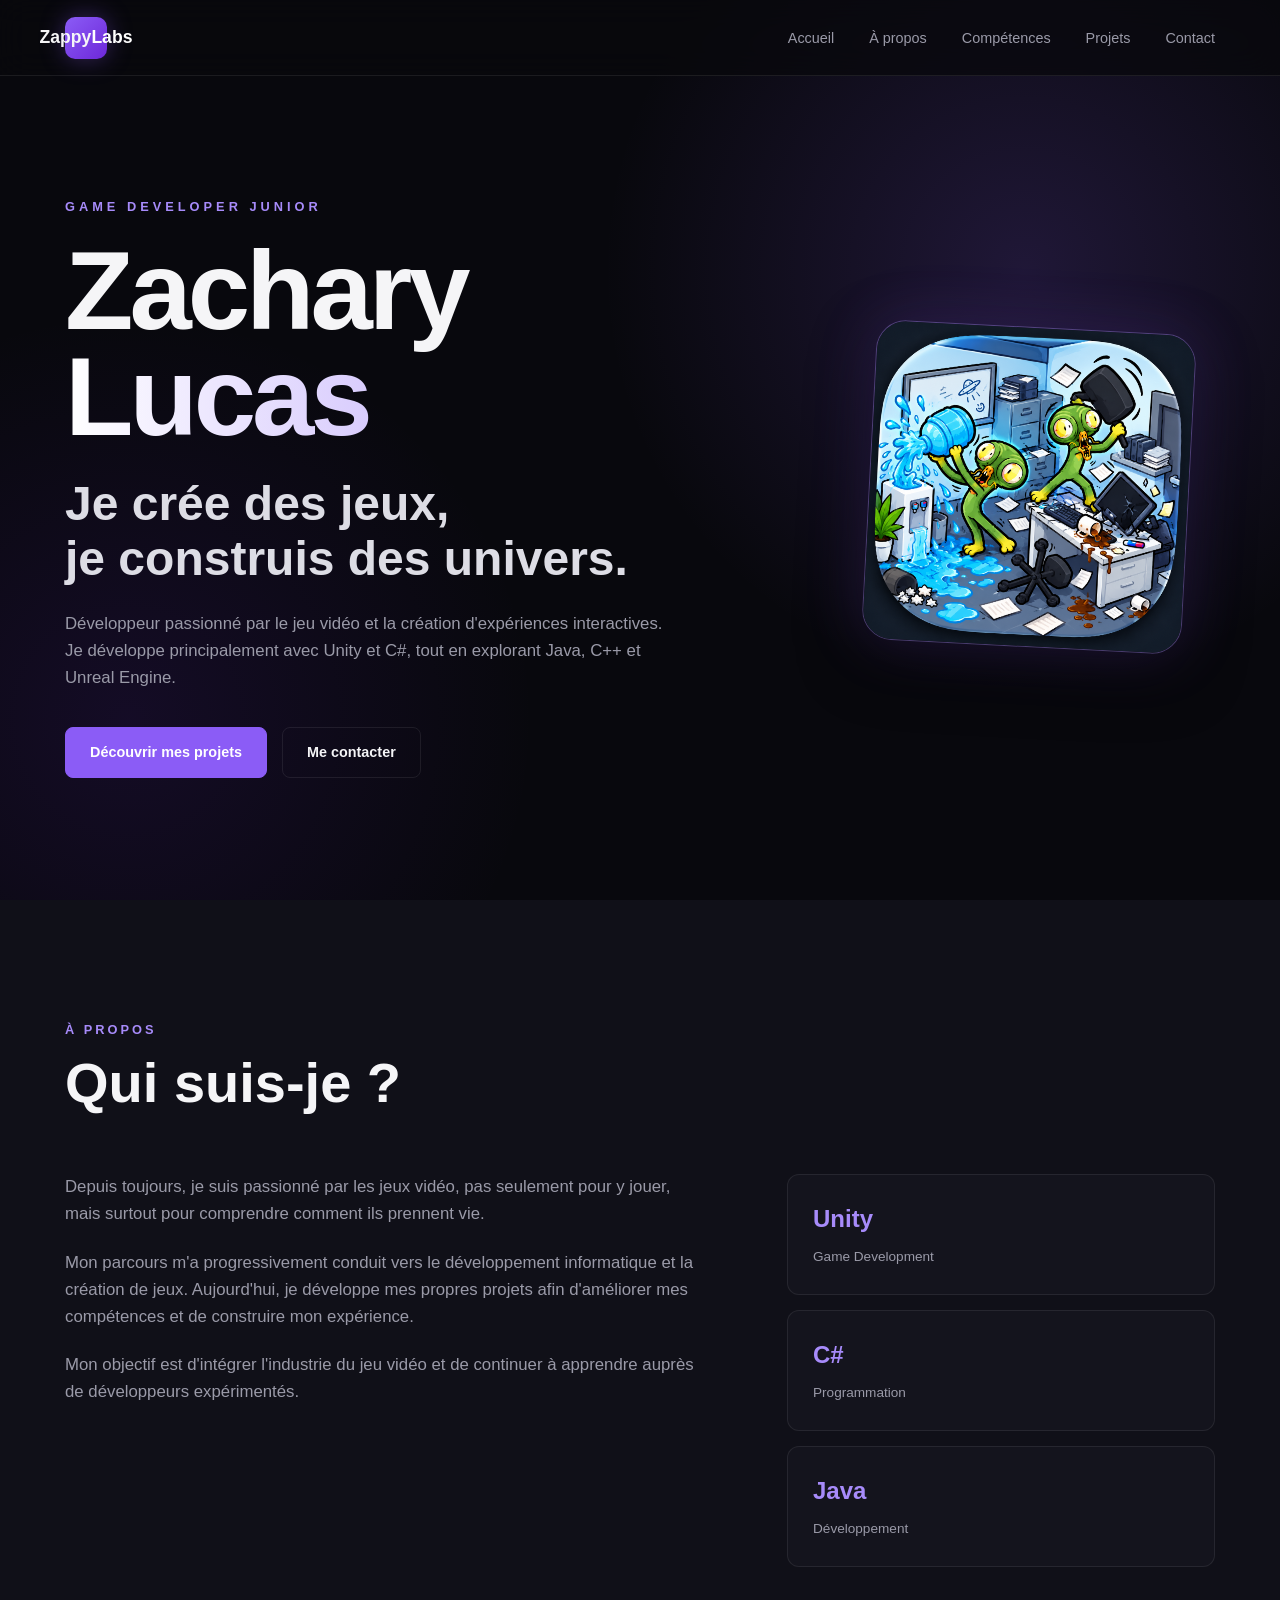
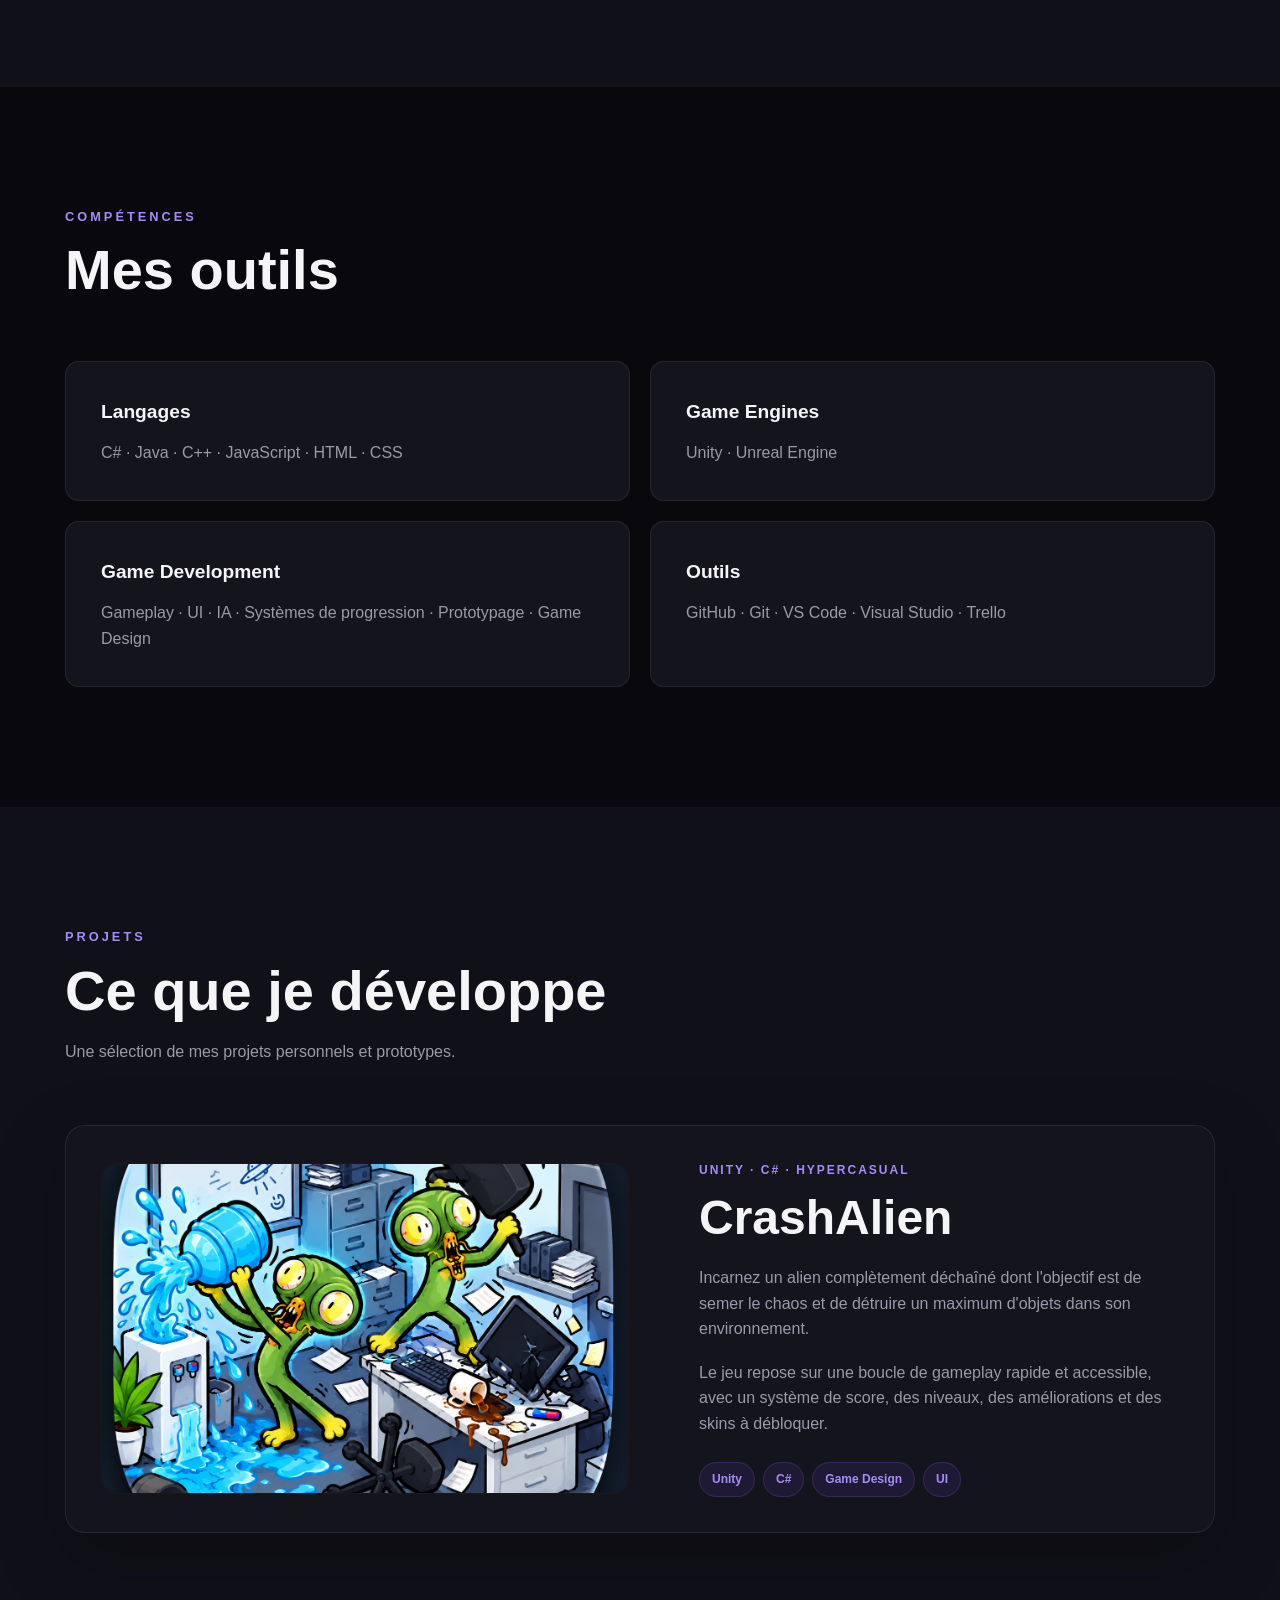
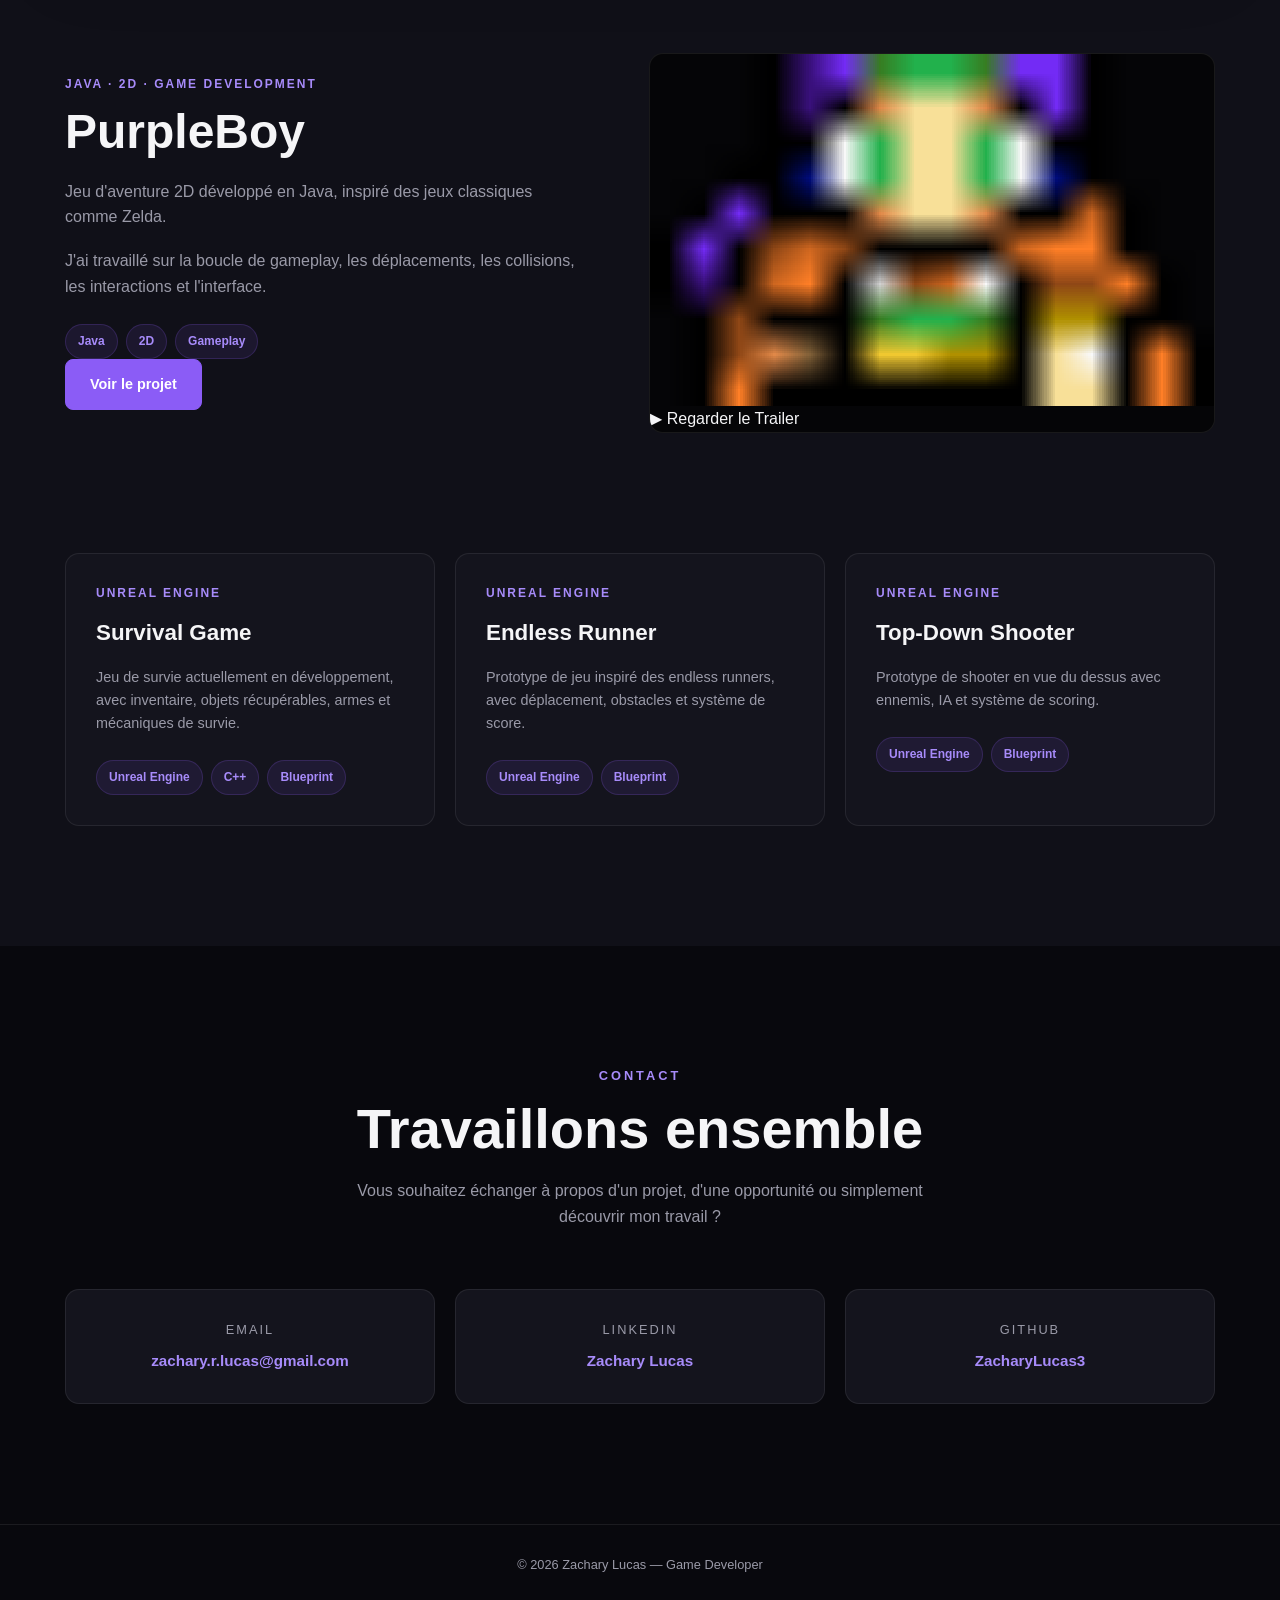
==== commit adef50de: "Update index.html" ====
--- a/index.html
+++ b/index.html
@@ -24,7 +24,7 @@
         <nav class="navbar container">
 
             <a href="#home" class="logo">
-                Z<span>L</span>
+                Zappy<span>Labs</span>
             </a>
 
             <ul class="nav-links">
--- a/styles.css
+++ b/styles.css
@@ -94,7 +94,7 @@
 
 
 /* =========================================================
-   HEADER & NAVIGATION
+   NAVBAR
 ========================================================= */
 
 .header {
@@ -103,65 +103,65 @@
     left: 0;
     width: 100%;
     z-index: 1000;
-    background: rgba(8, 8, 13, 0.85);
+
+    background: rgba(8, 8, 13, 0.75);
     backdrop-filter: blur(15px);
+
     border-bottom: 1px solid var(--border);
 }
 
 .navbar {
-    height: 70px; /* Height compacte et propre */
+    height: 75px;
+
     display: flex;
     align-items: center;
     justify-content: space-between;
 }
 
-/* Style du Logo */
-.logo-img-link {
+.logo {
+    width: 42px;
+    height: 42px;
+
     display: flex;
     align-items: center;
-    flex-shrink: 0;
-    transition: transform 0.3s ease, opacity 0.3s ease;
-}
-
-.logo-img-link:hover {
-    transform: scale(1.05);
-    opacity: 0.9;
-}
-
-.logo-img {
-    height: 45px; /* Taille de logo idéale et équilibrée */
-    width: auto;
-    object-fit: contain;
-}
-
-/* Raccourcis / Liens de Navigation */
+    justify-content: center;
+
+    border-radius: 10px;
+
+    background: linear-gradient(
+        135deg,
+        var(--accent),
+        var(--accent-dark)
+    );
+
+    font-size: 1.1rem;
+    font-weight: 800;
+
+    box-shadow: 0 0 25px rgba(139, 92, 246, 0.35);
+}
+
+.logo span {
+    color: white;
+}
+
 .nav-links {
     display: flex;
     align-items: center;
-    gap: 30px;
+    gap: 35px;
+
     list-style: none;
-    margin: 0;
-    padding: 0;
 }
 
 .nav-links a {
     color: var(--text-muted);
-    font-size: 0.95rem;
-    font-weight: 500;
-    text-decoration: none;
-    white-space: nowrap;
-    transition: color 0.3s ease;
-}
-
-.nav-links a:hover,
-.nav-links a.active {
-    color: var(--accent-light);
-}
-
-/* Espacement en haut de page pour ne pas masquer le haut du Hero */
-.hero {
-    padding-top: 110px;
-}
+    font-size: 0.9rem;
+    transition: 0.3s ease;
+}
+
+.nav-links a:hover {
+    color: white;
+}
+
 
 /* =========================================================
    HERO
@@ -980,10 +980,6 @@
     .menu-toggle {
         display: flex;
     }
-.logo-img {
-        height: 60px; /* Taille légèrement réduite sur mobile */
-    }
-}
 
     .nav-links {
         display: flex;
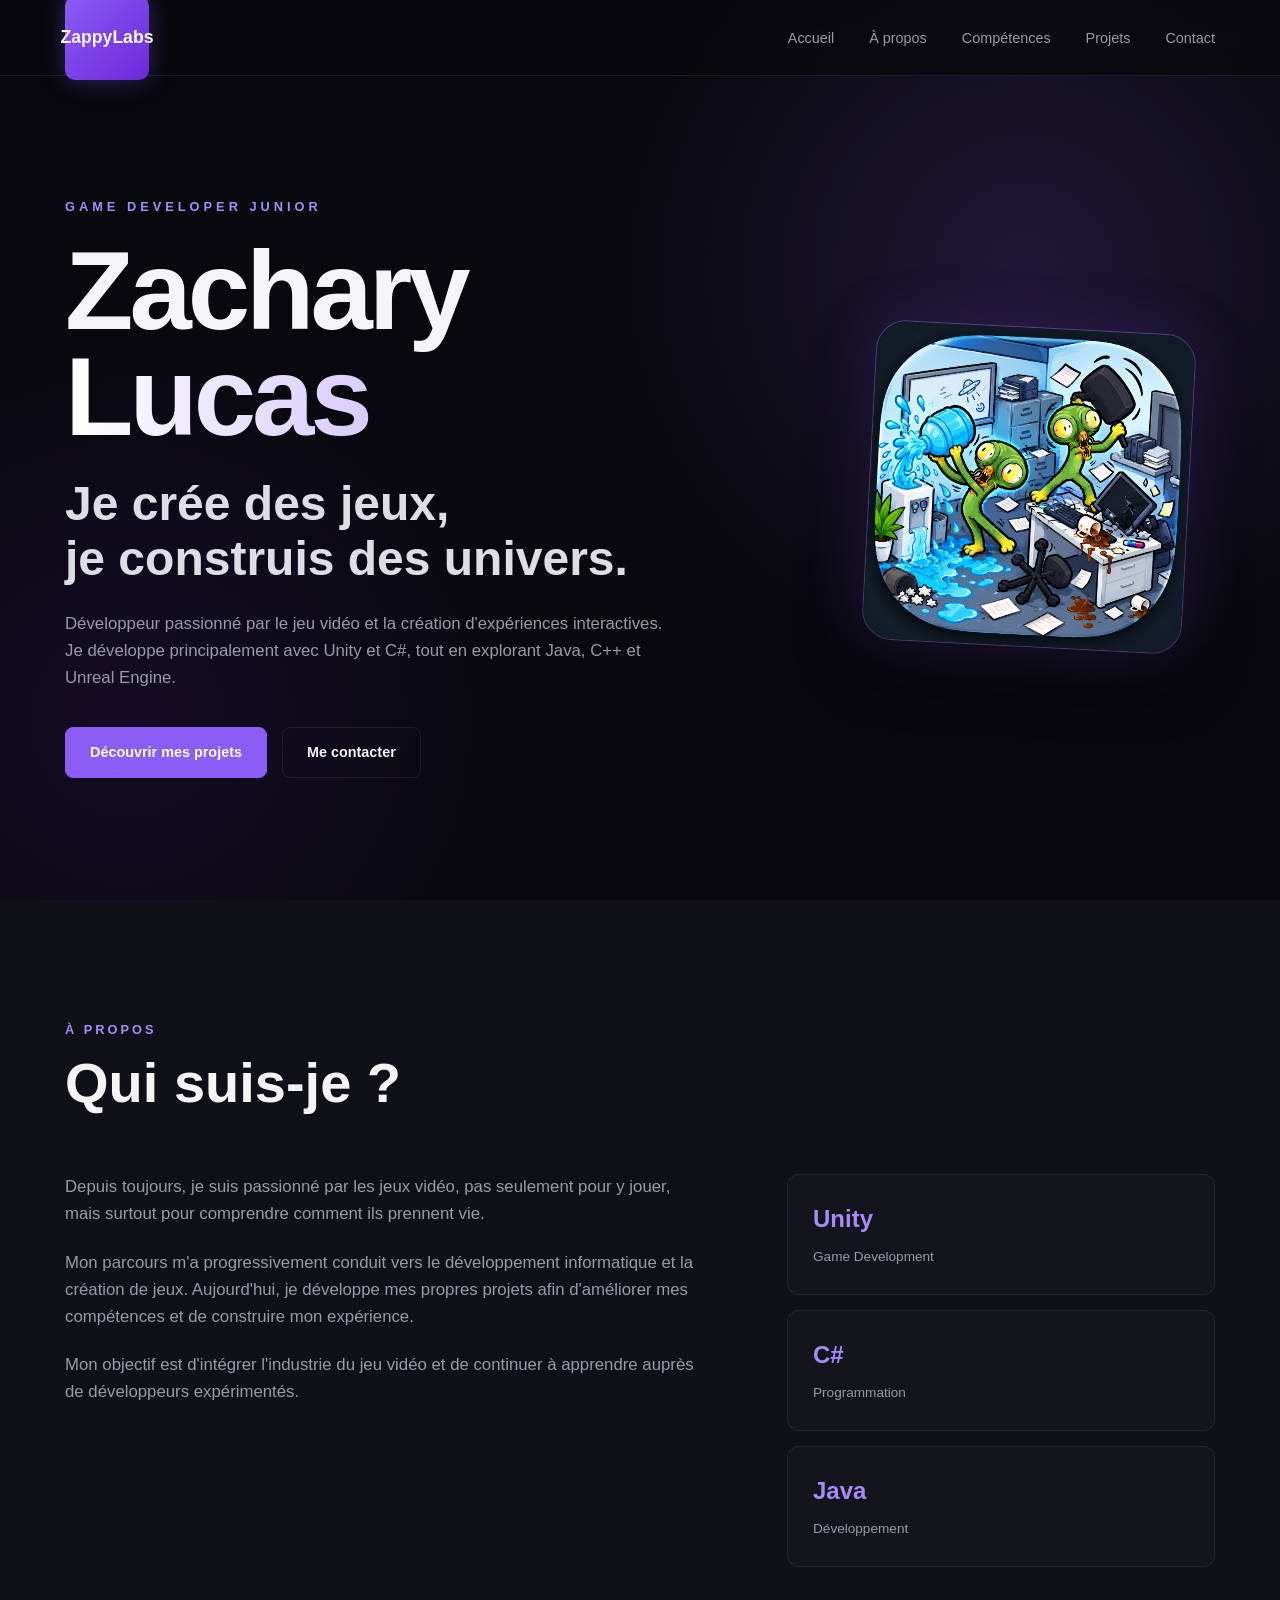
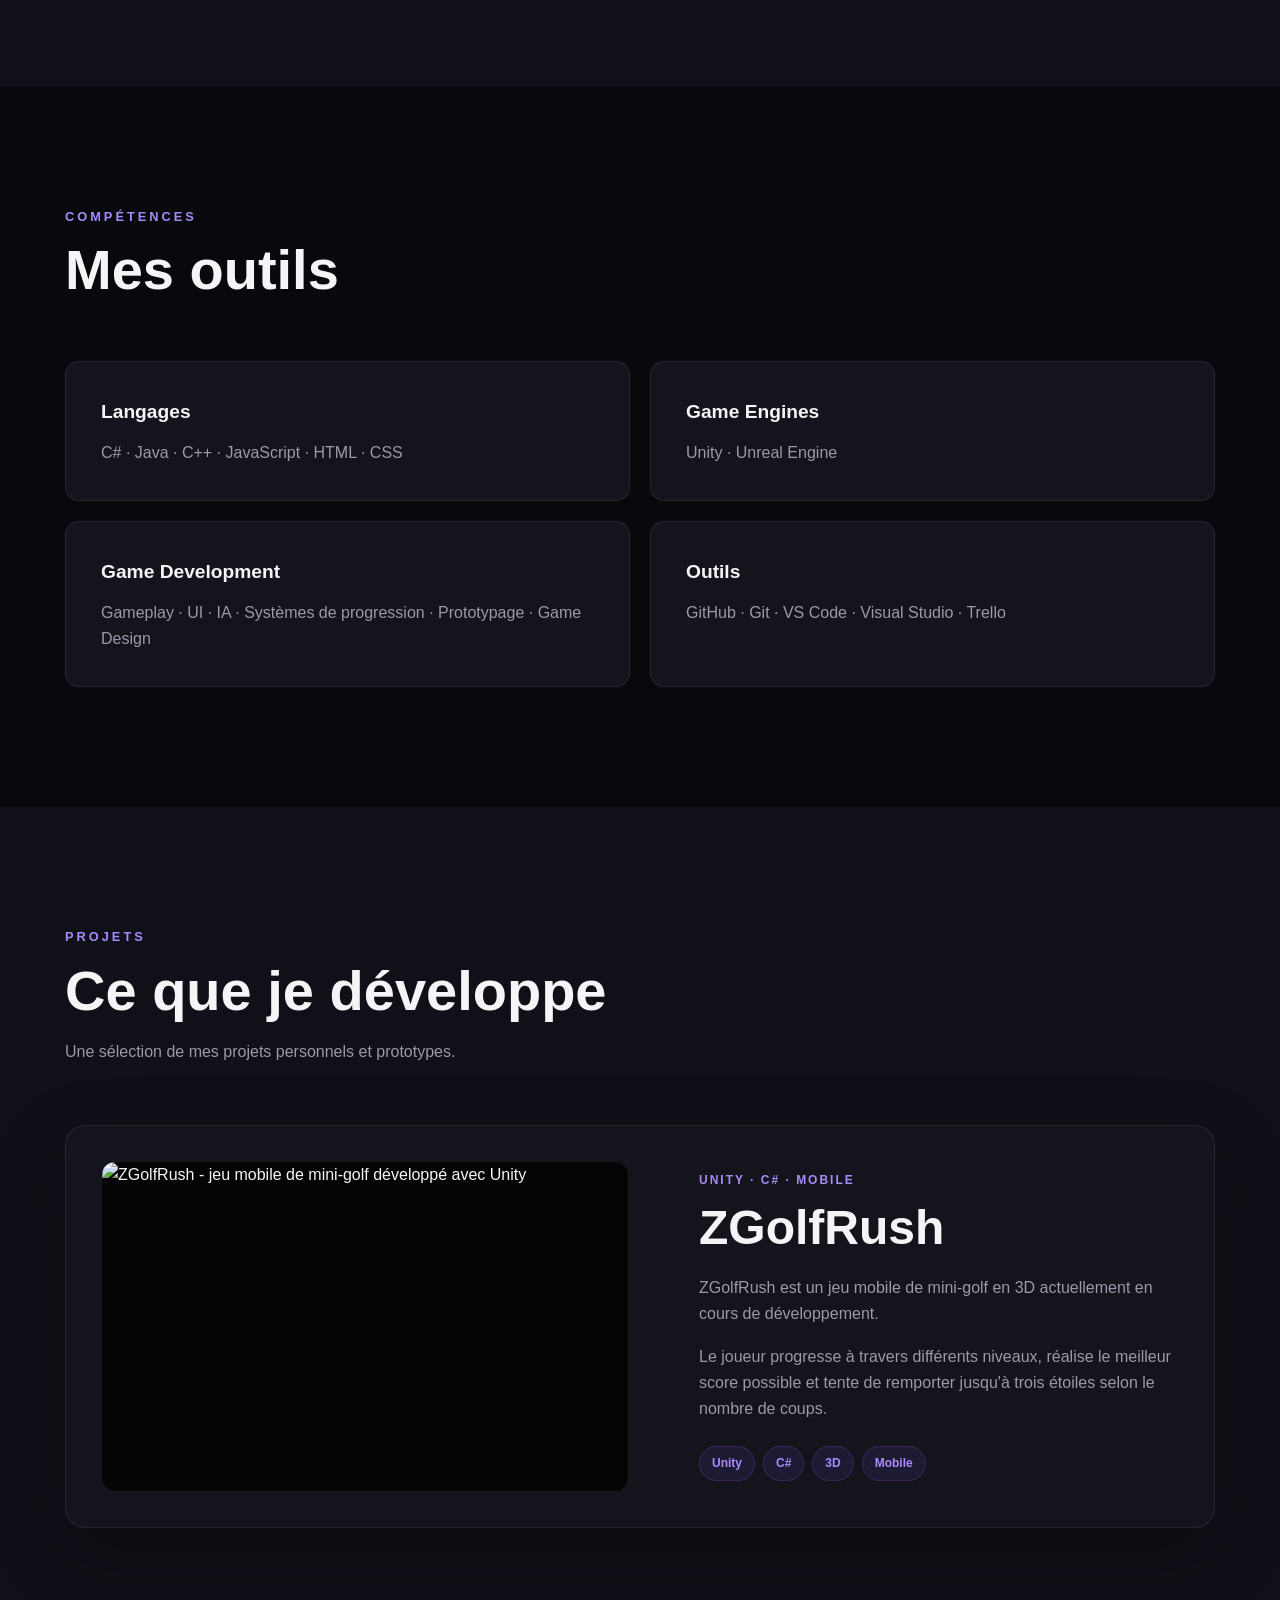
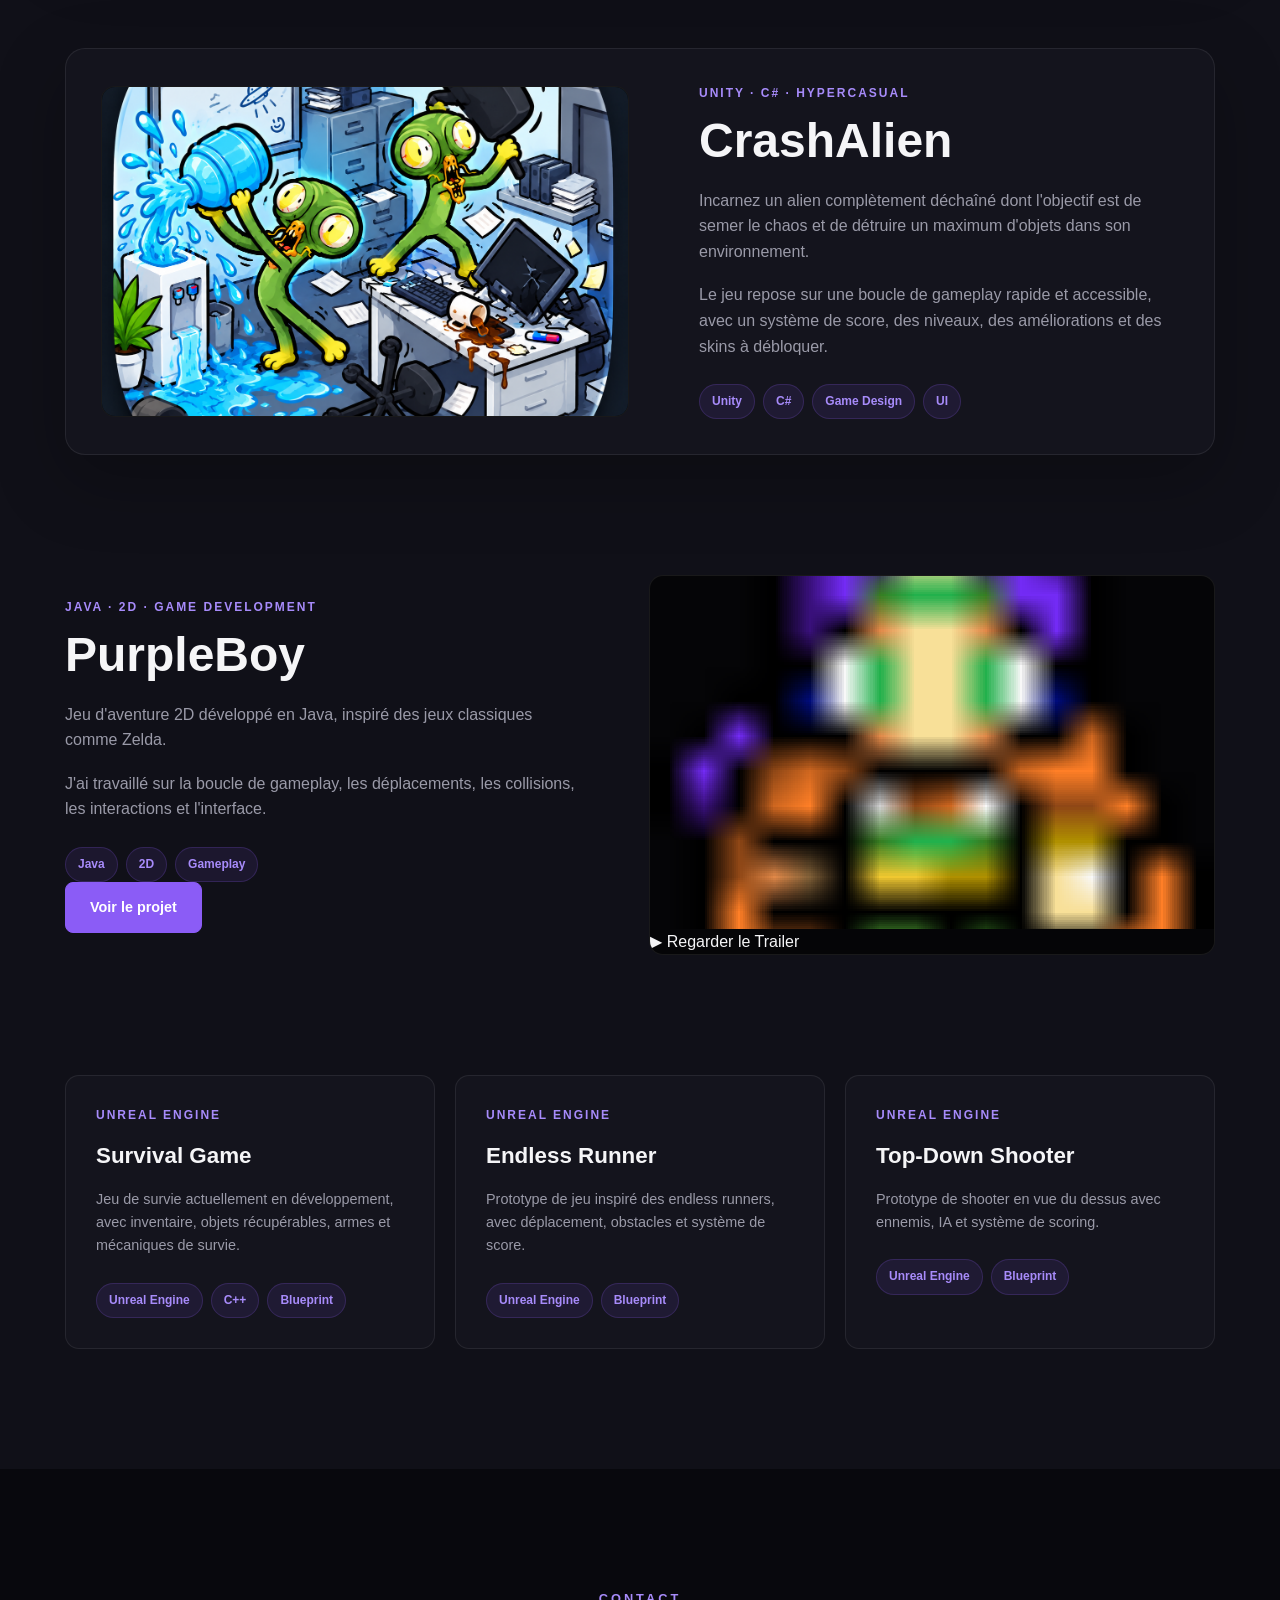
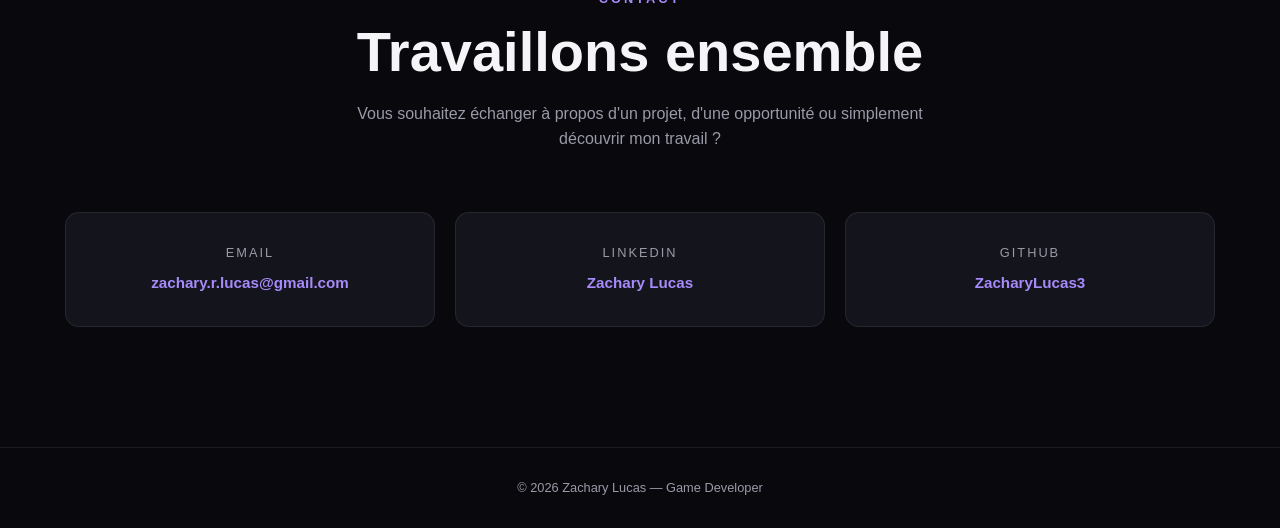
==== commit 6b9ce077: "Rename index.html.html to index.html" ====
--- a/index.html
+++ b/index.html
@@ -280,6 +280,56 @@
                     </p>
 
                 </div>
+
+
+                <!-- =========================
+                     ZGOLFRUSH
+                ========================== -->
+
+                <article class="project featured-project">
+
+                    <div class="project-image">
+
+                        <img
+                            src="images/zgolfrush.png"
+                            alt="ZGolfRush - jeu mobile de mini-golf développé avec Unity"
+                        >
+
+                    </div>
+
+                    <div class="project-info">
+
+                        <p class="project-category">
+                            UNITY · C# · MOBILE
+                        </p>
+
+                        <h3>
+                            ZGolfRush
+                        </h3>
+
+                        <p>
+                            ZGolfRush est un jeu mobile de mini-golf en 3D
+                            actuellement en cours de développement.
+                        </p>
+
+                        <p>
+                            Le joueur progresse à travers différents niveaux,
+                            réalise le meilleur score possible et tente de
+                            remporter jusqu'à trois étoiles selon le nombre de coups.
+                        </p>
+
+                        <div class="project-tags">
+
+                            <span>Unity</span>
+                            <span>C#</span>
+                            <span>3D</span>
+                            <span>Mobile</span>
+
+                        </div>
+
+                    </div>
+
+                </article>
 
 
                 <!-- =========================
--- a/styles.css
+++ b/styles.css
@@ -119,8 +119,8 @@
 }
 
 .logo {
-    width: 42px;
-    height: 42px;
+    width: 84px;
+    height: 84px;
 
     display: flex;
     align-items: center;
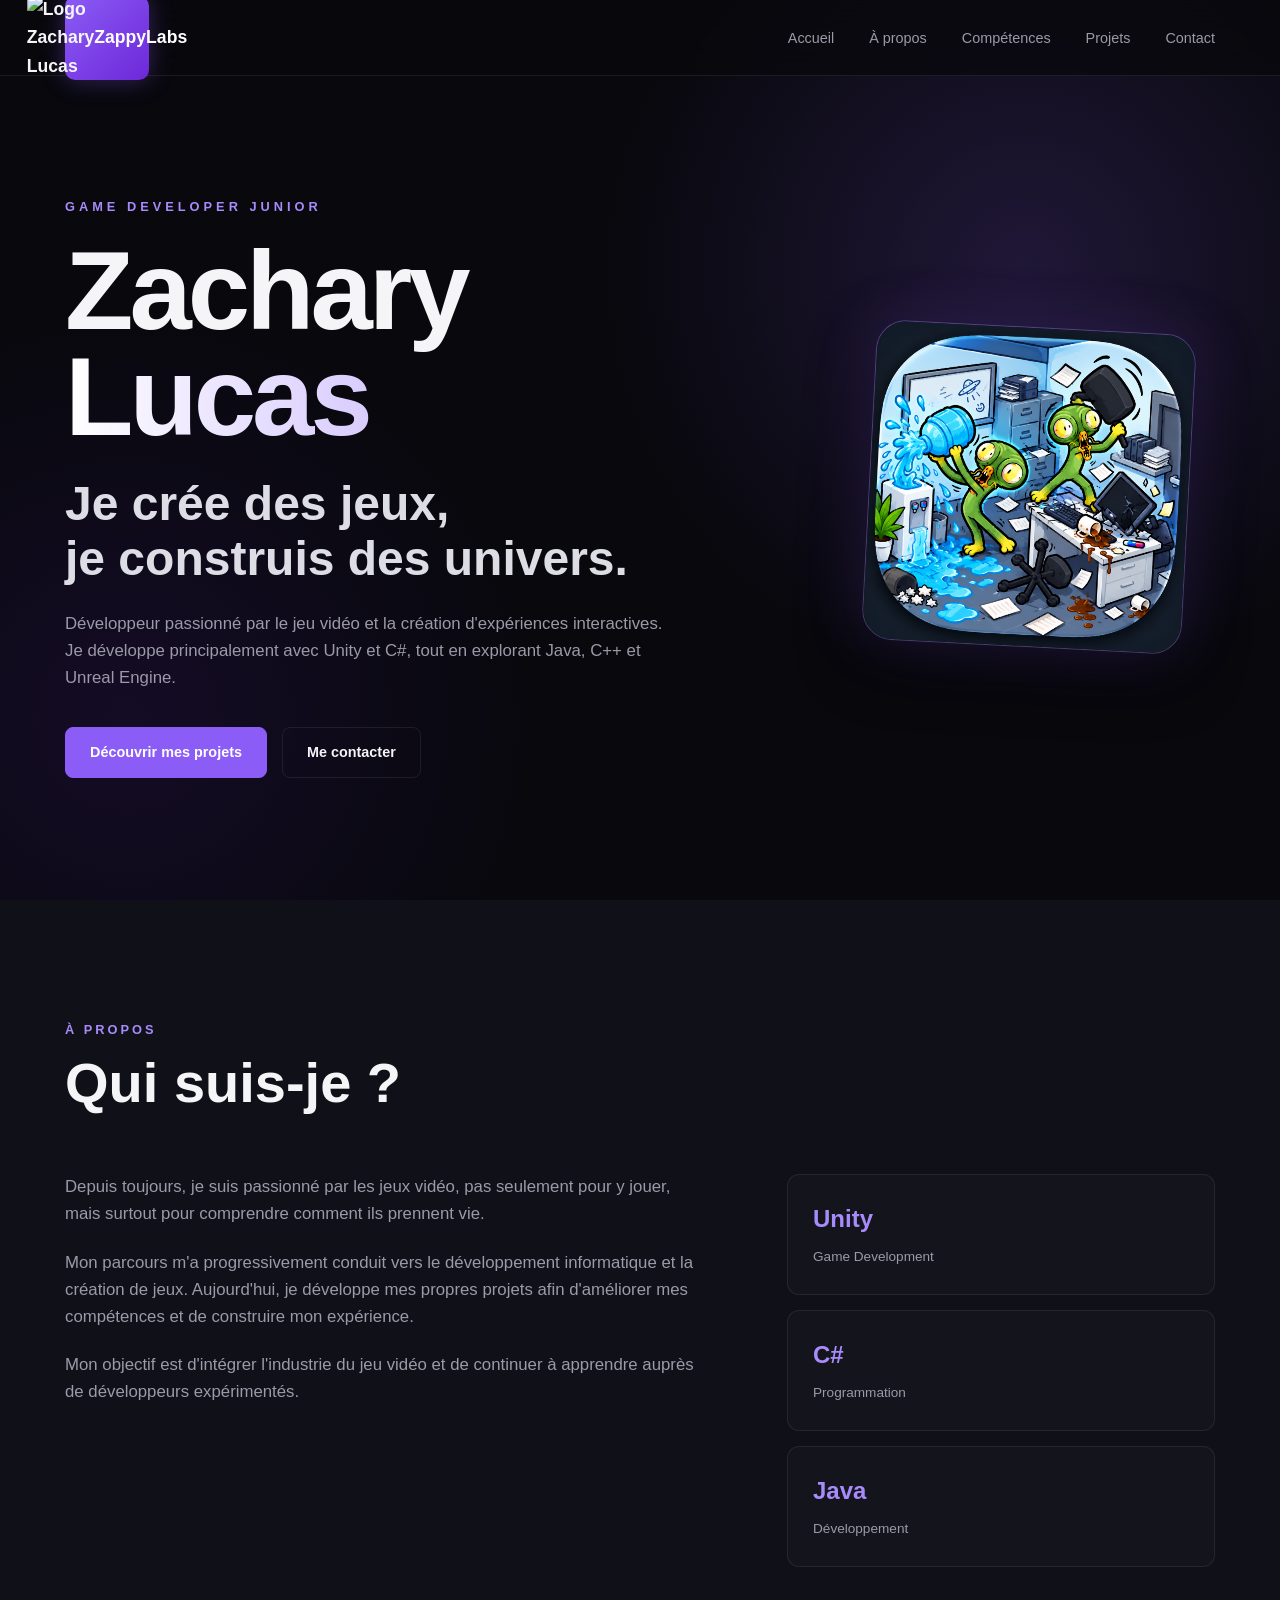
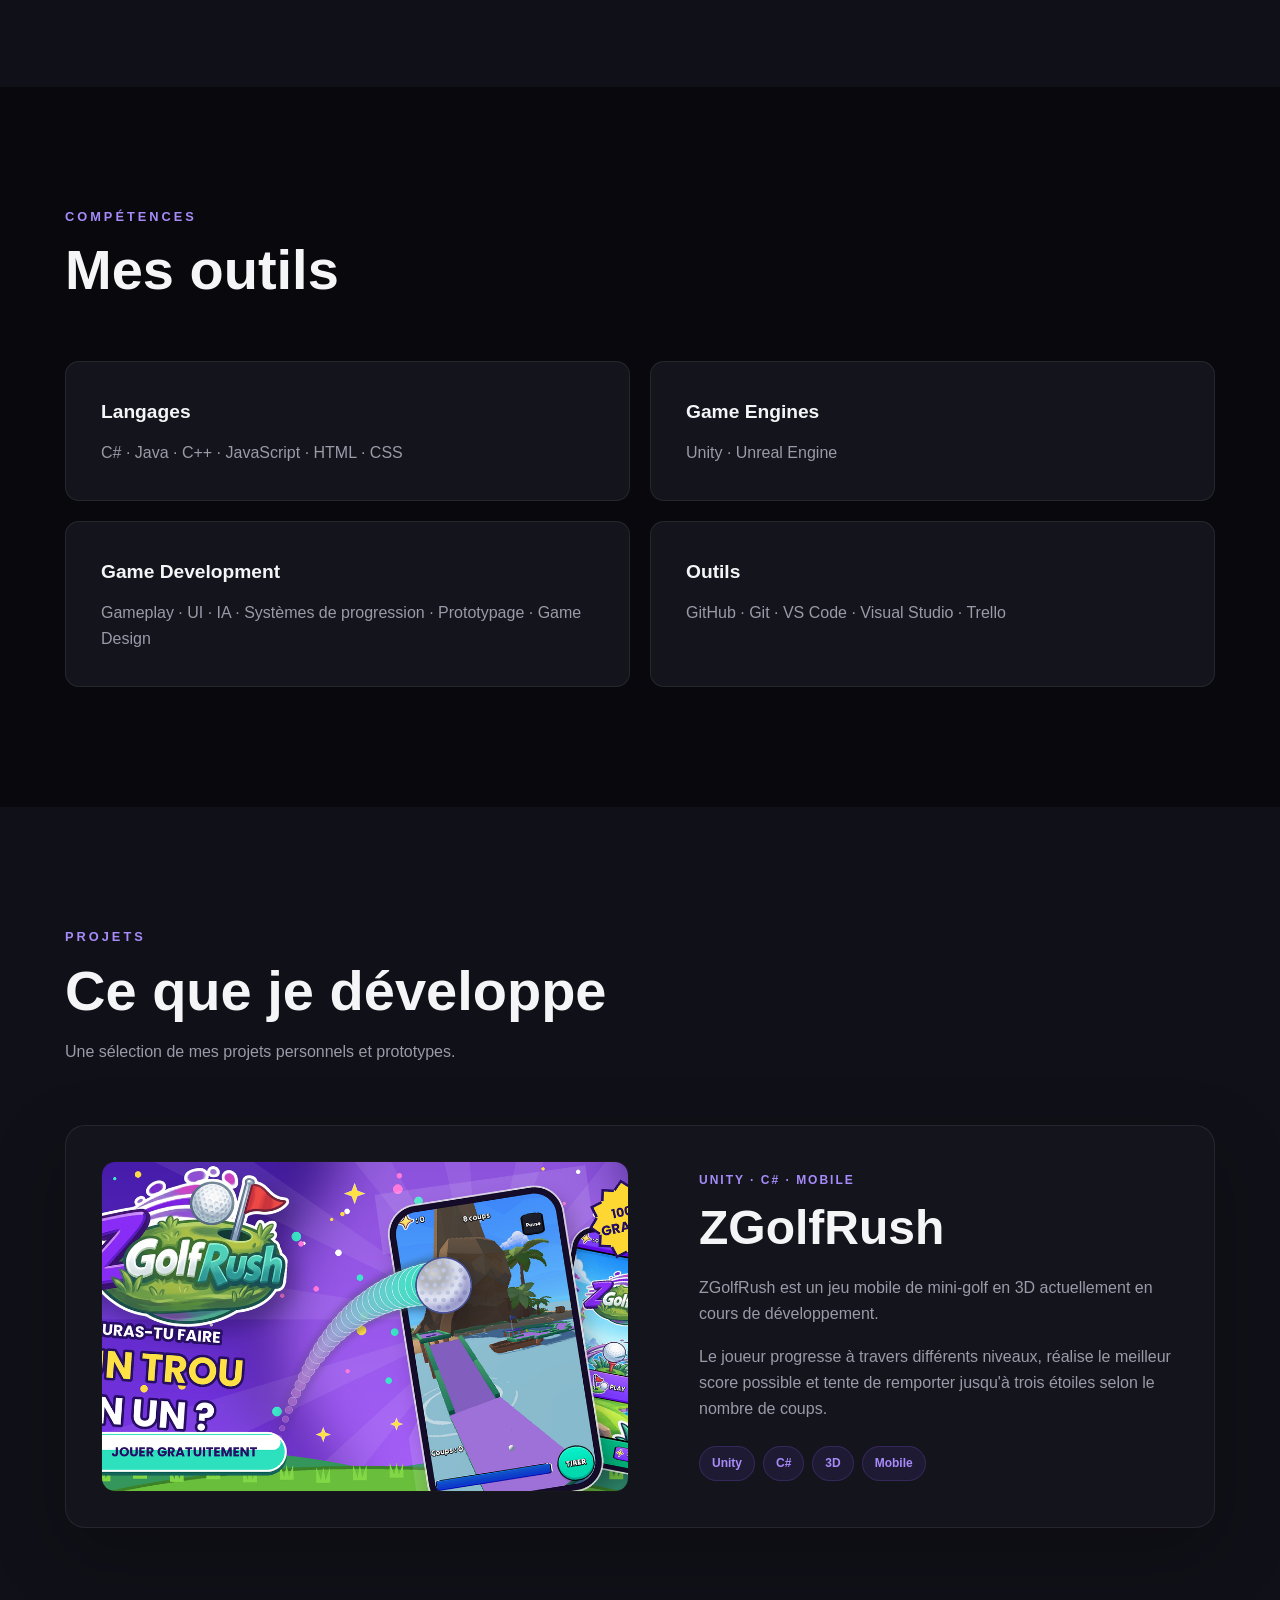
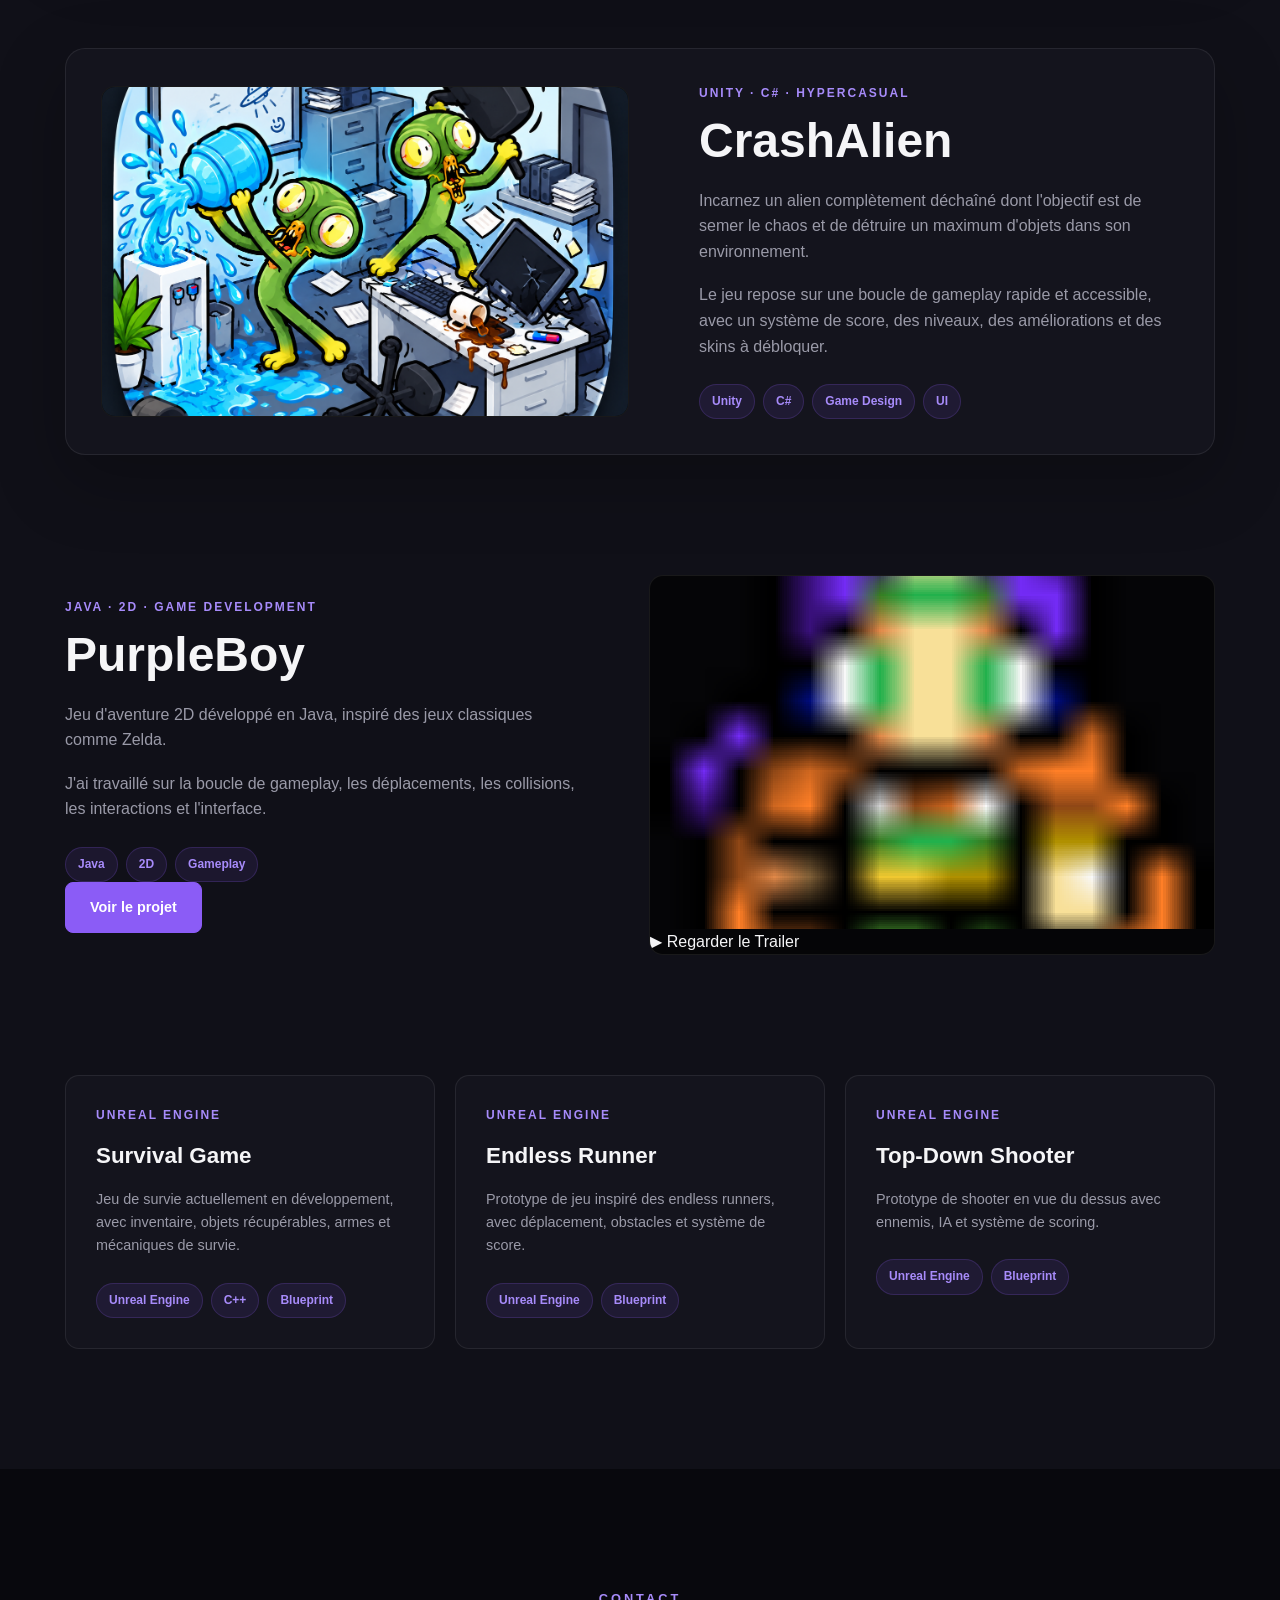
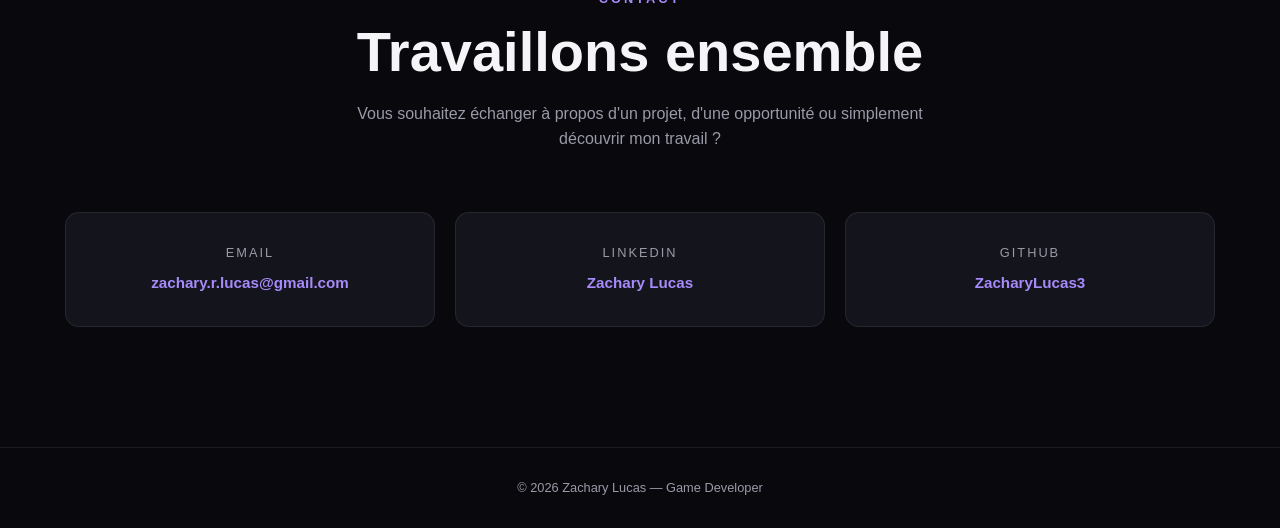
==== commit ccb160cf: "Add files via upload" ====
--- a/index.html
+++ b/index.html
@@ -24,7 +24,8 @@
         <nav class="navbar container">
 
             <a href="#home" class="logo">
-                Zappy<span>Labs</span>
+                <img src="images/PetitLogoZL.png" alt="Logo Zachary Lucas" class="logo-img">
+                <span class="logo-text">Zappy<span>Labs</span></span>
             </a>
 
             <ul class="nav-links">
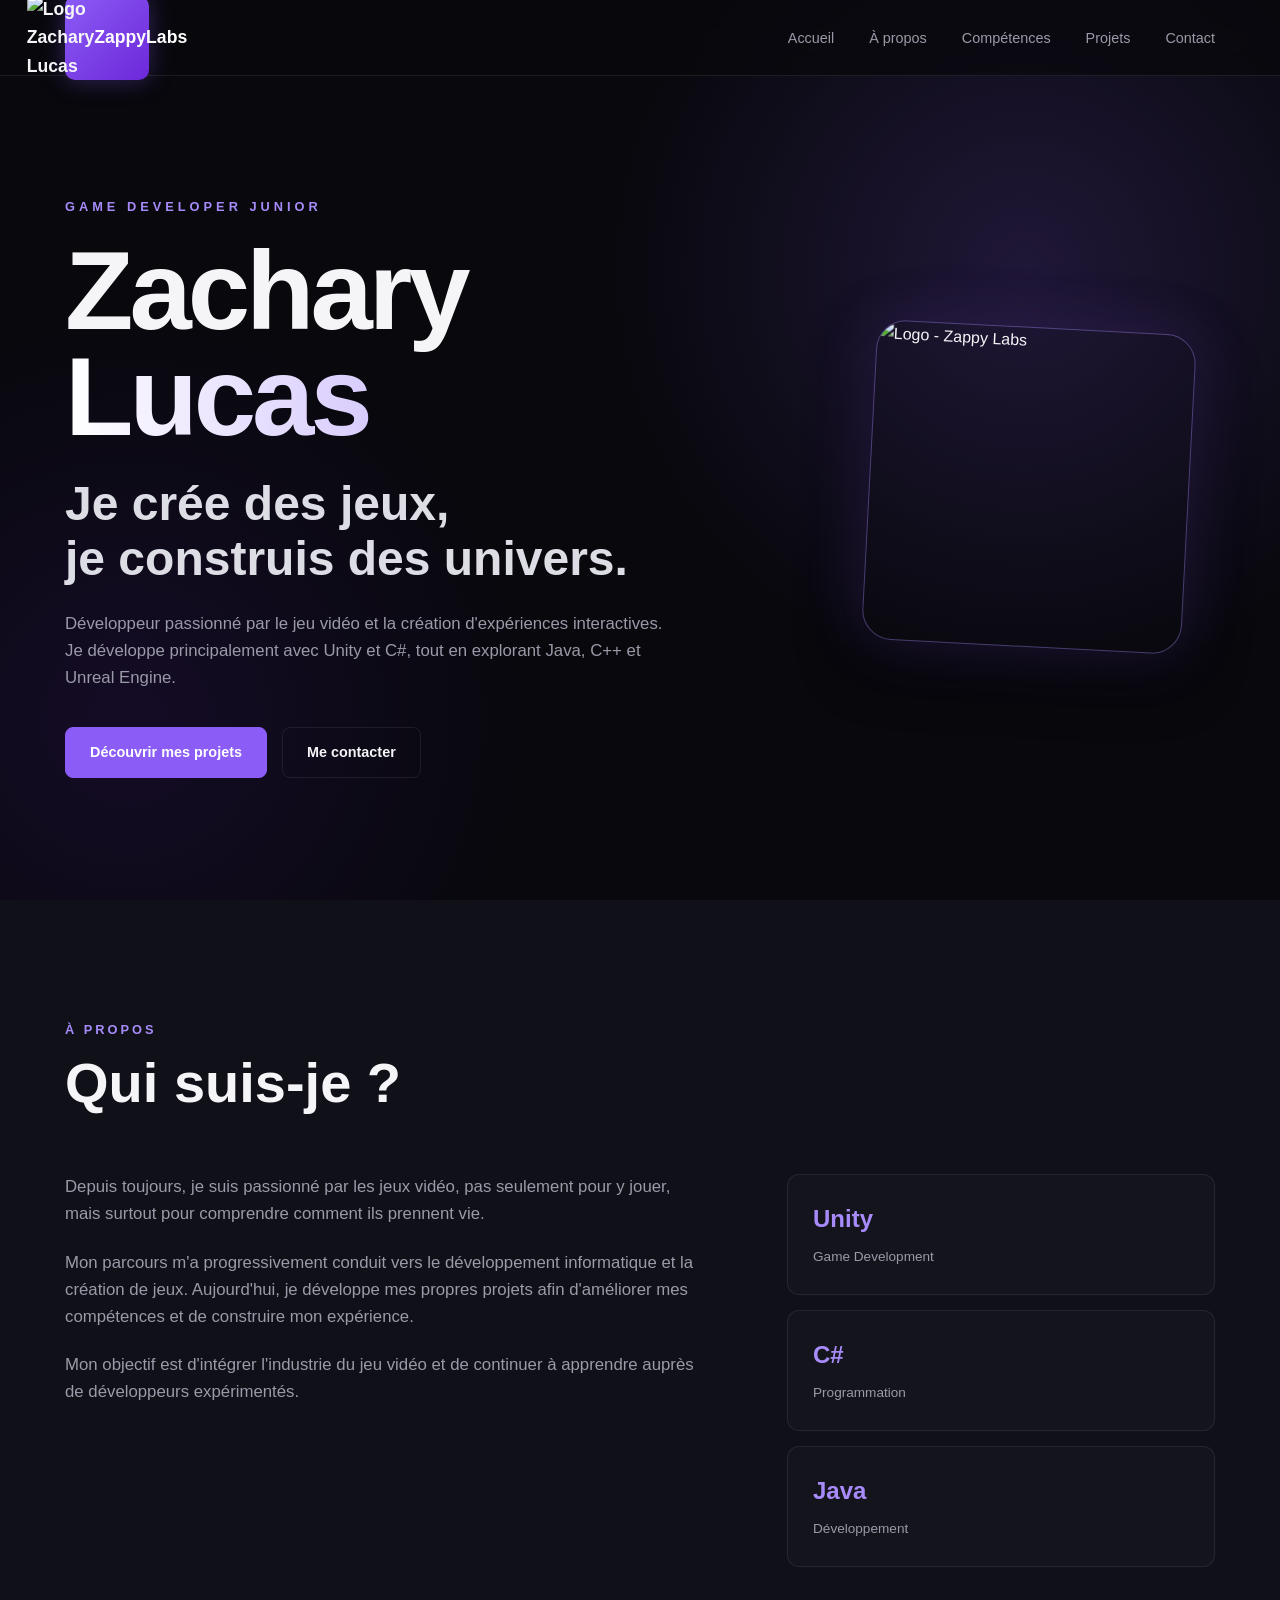
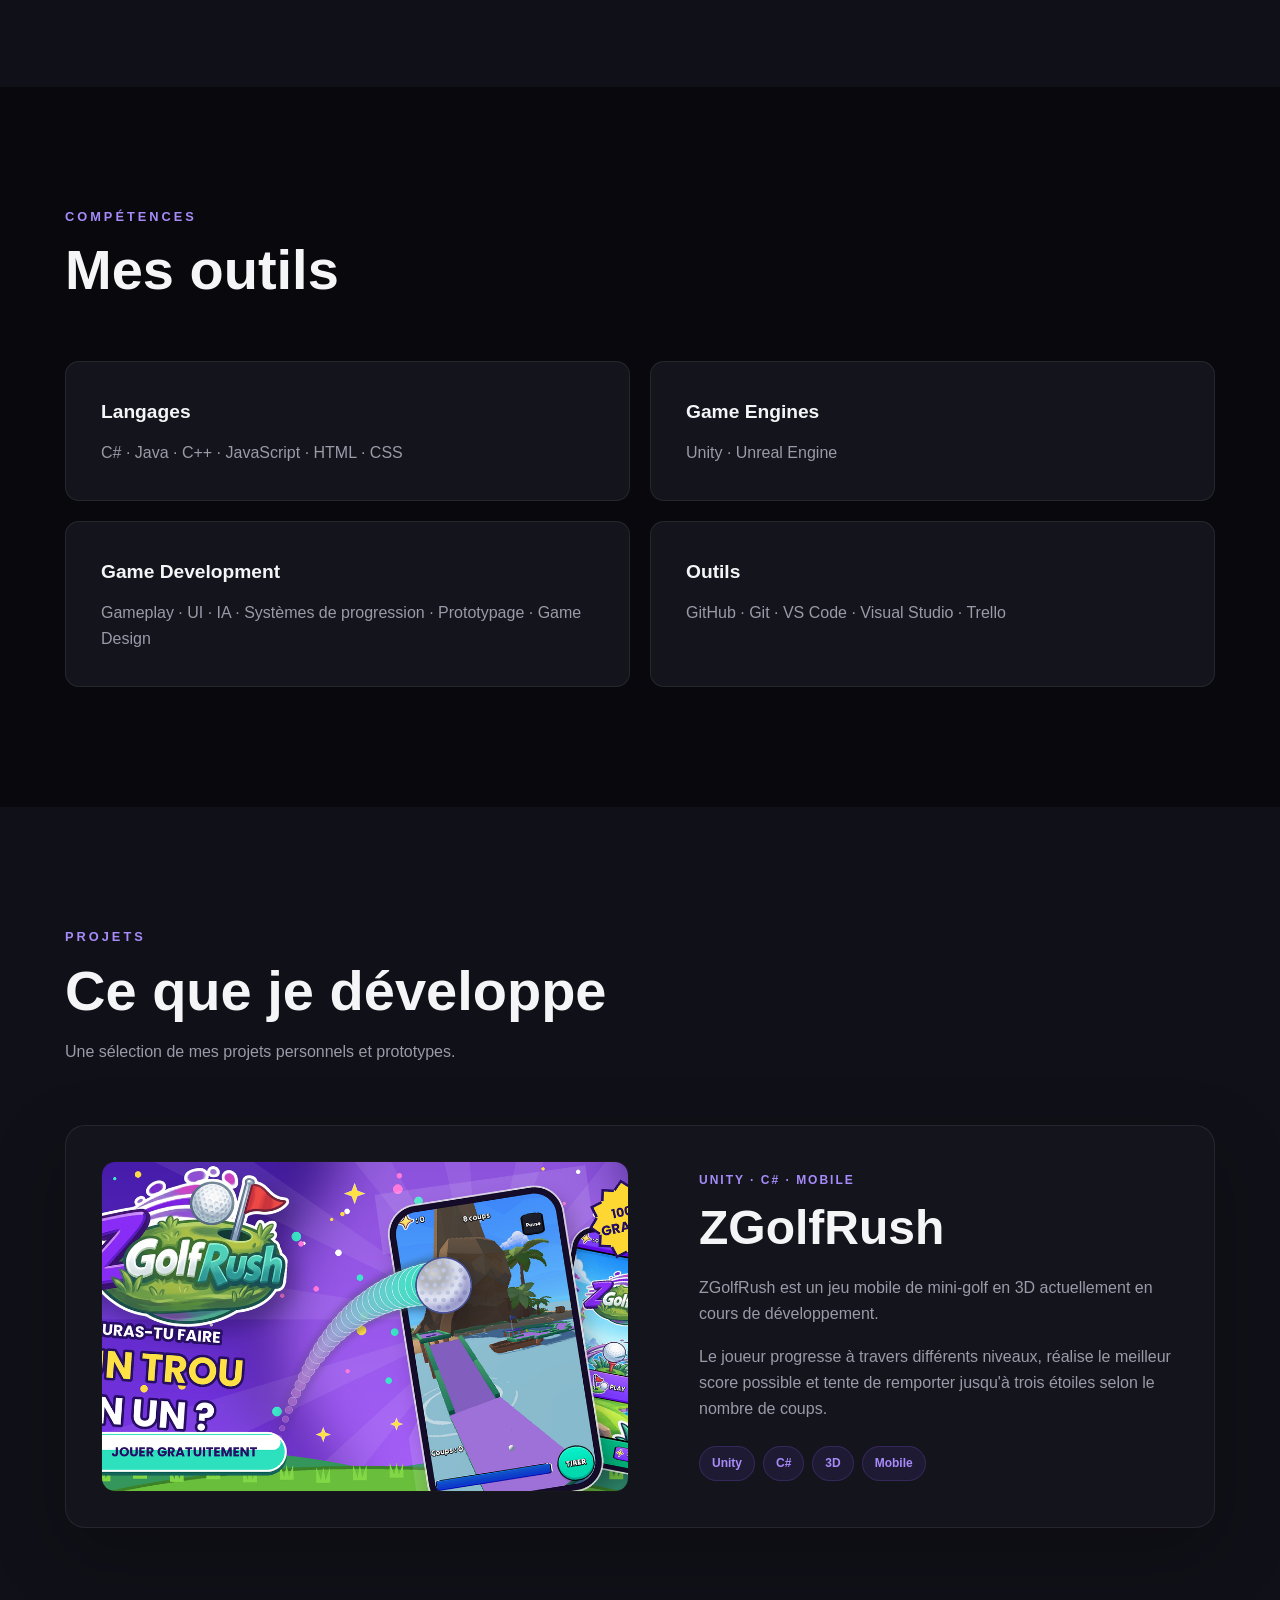
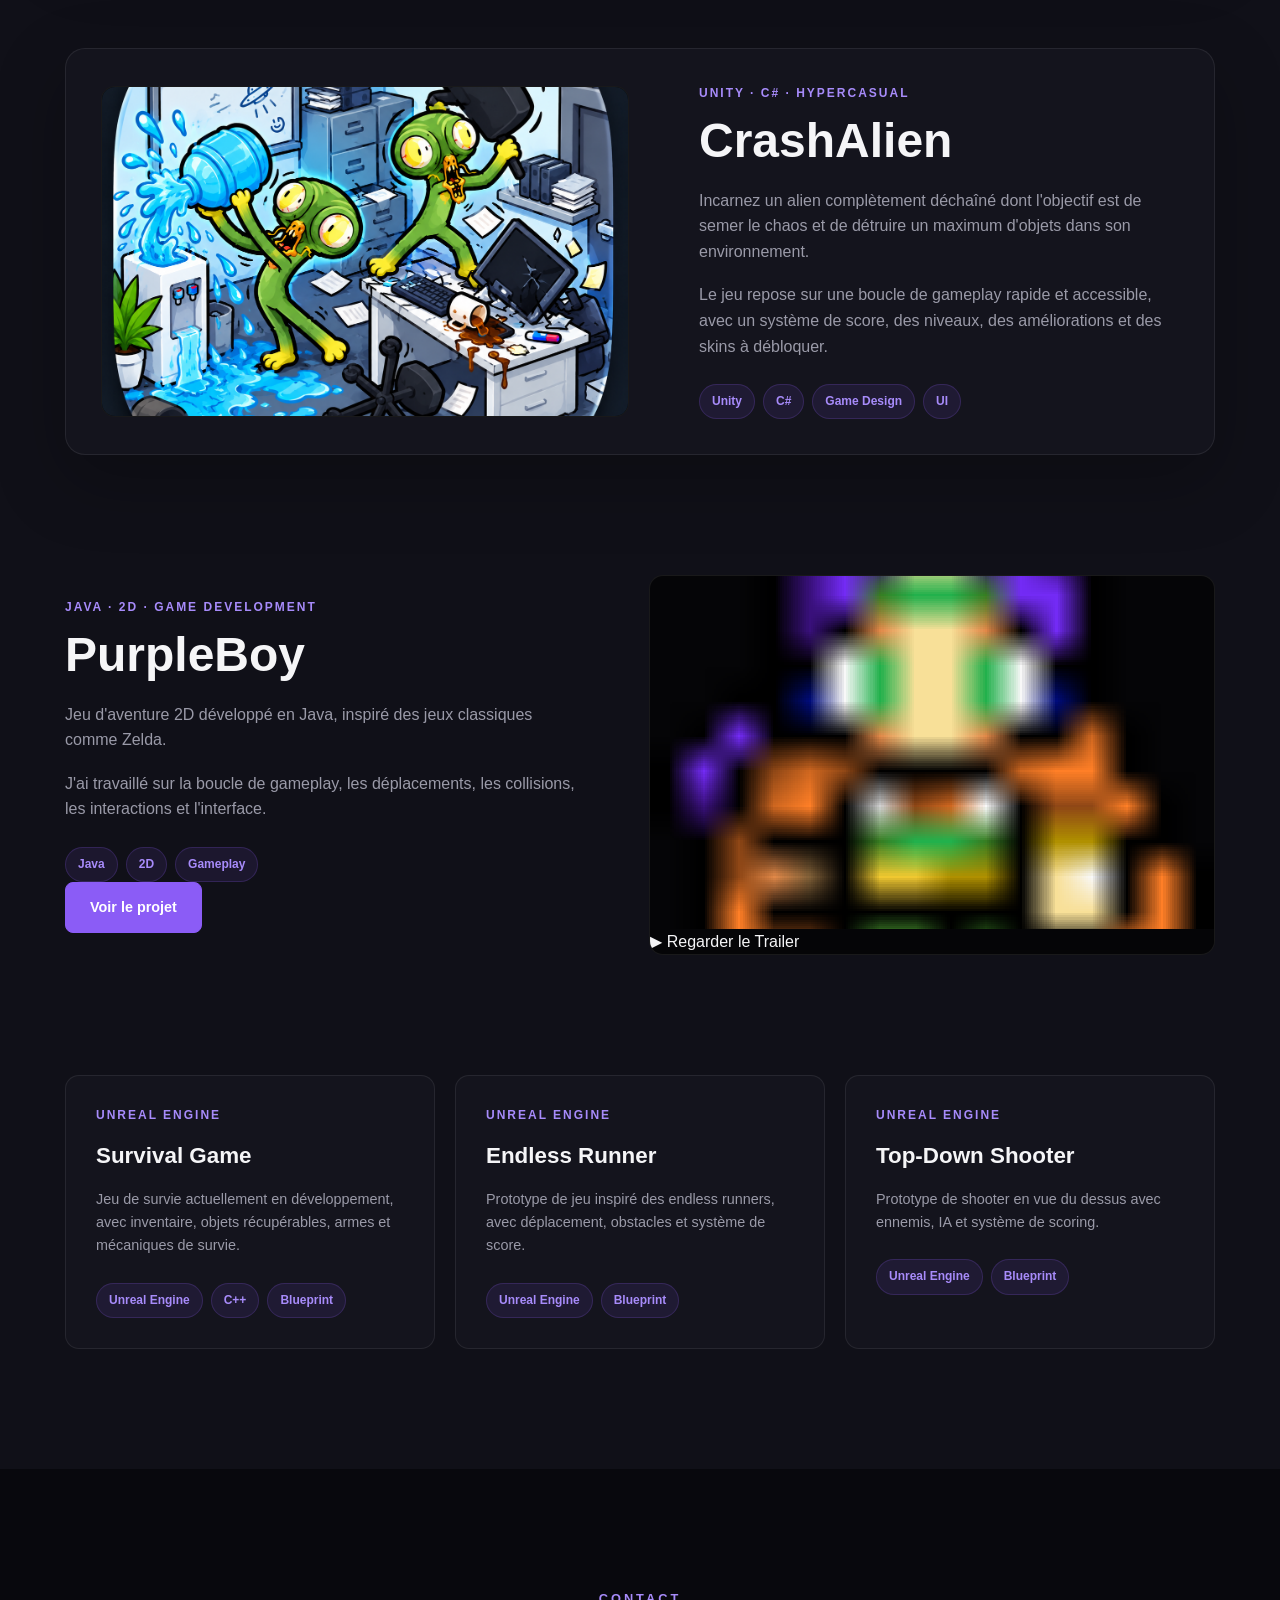
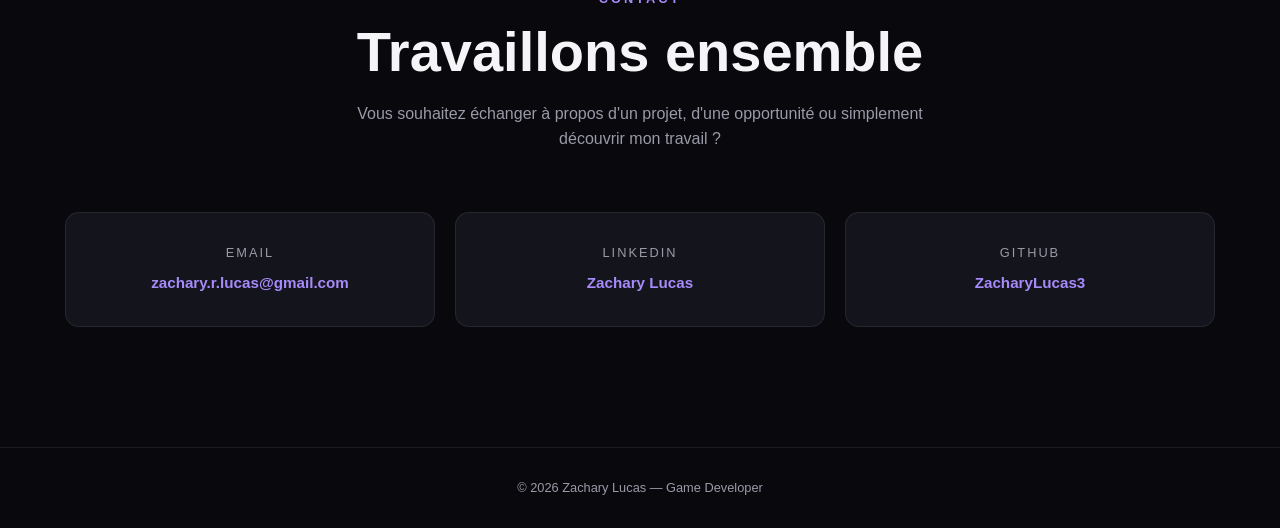
==== commit c6a2adbc: "Update index.html" ====
--- a/index.html
+++ b/index.html
@@ -92,8 +92,8 @@
                 <div class="hero-profile">
 
                     <img
-                        src="images/crashalien.png.png"
-                        alt="CrashAlien - Jeu par Zachary Lucas"
+                        src="images/LogoZL.png"
+                        alt="Logo - Zappy Labs"
                         class="photo"
                     >
                 </div>
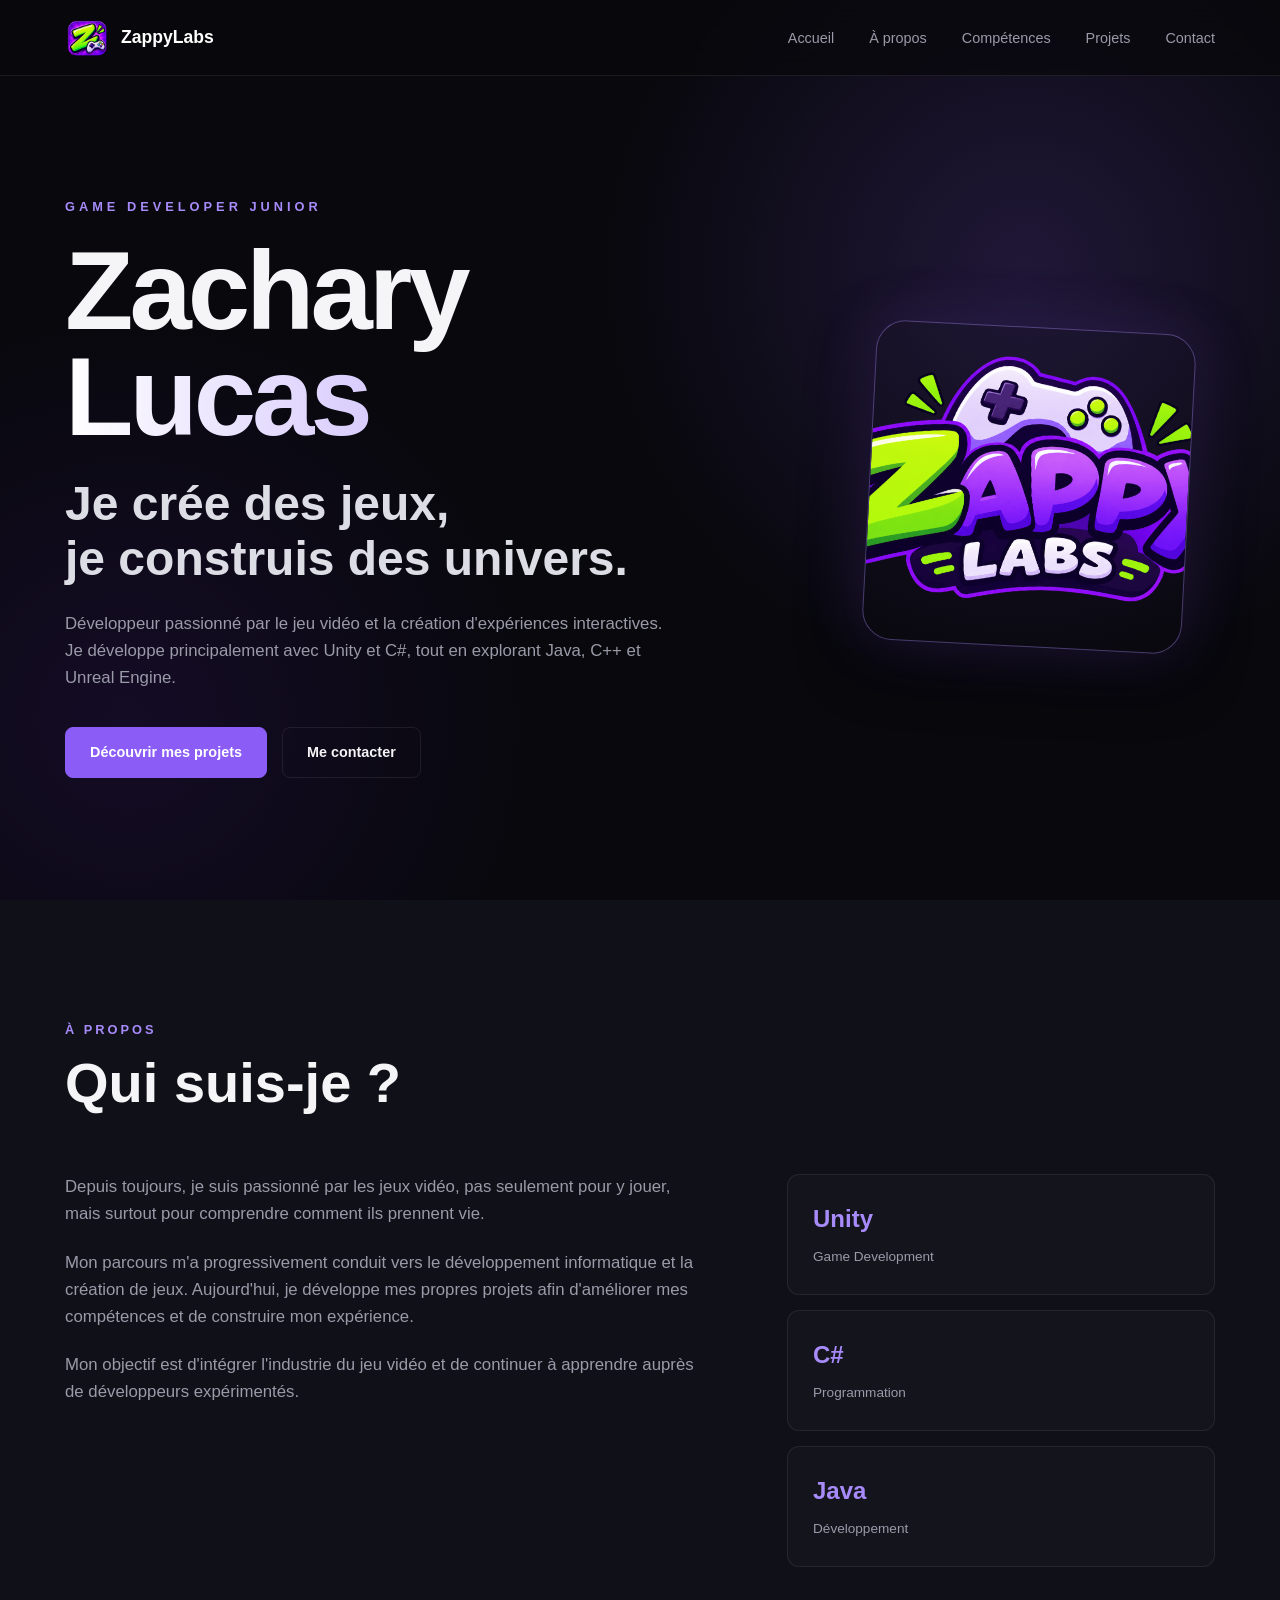
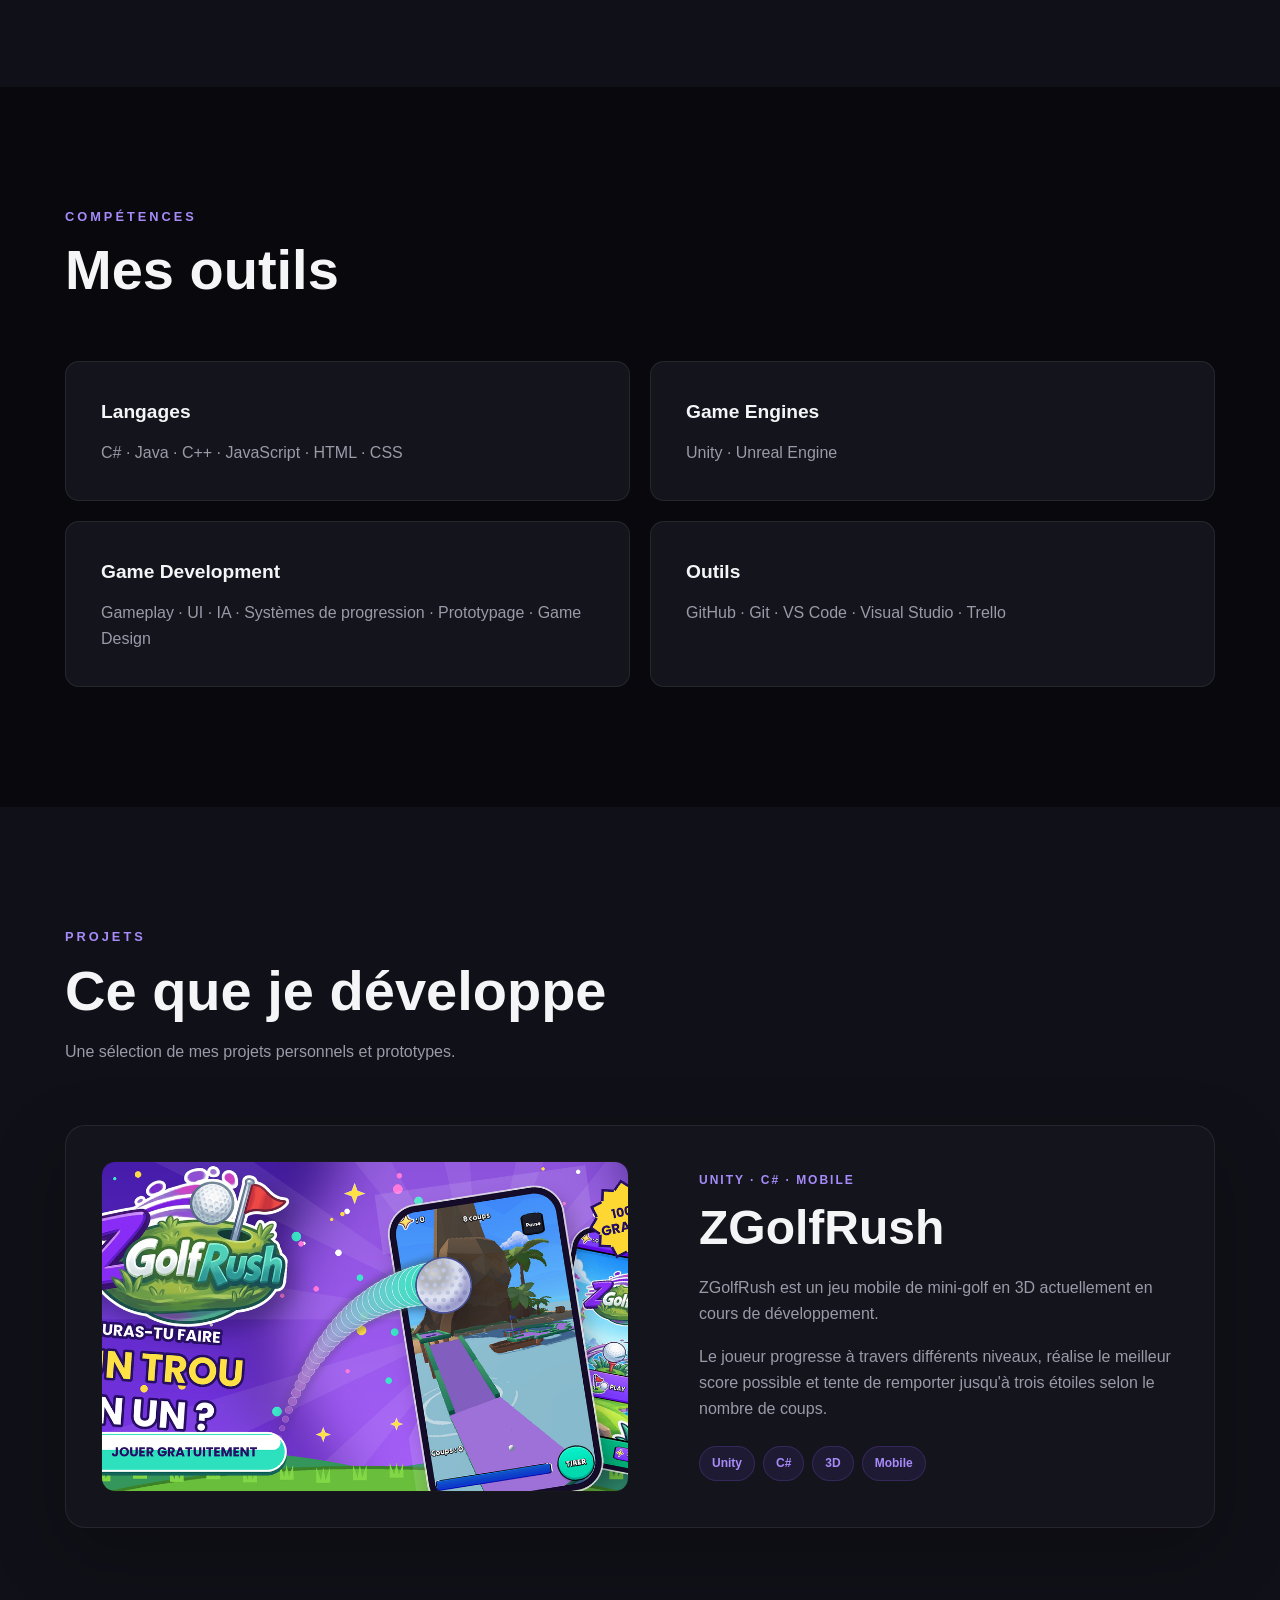
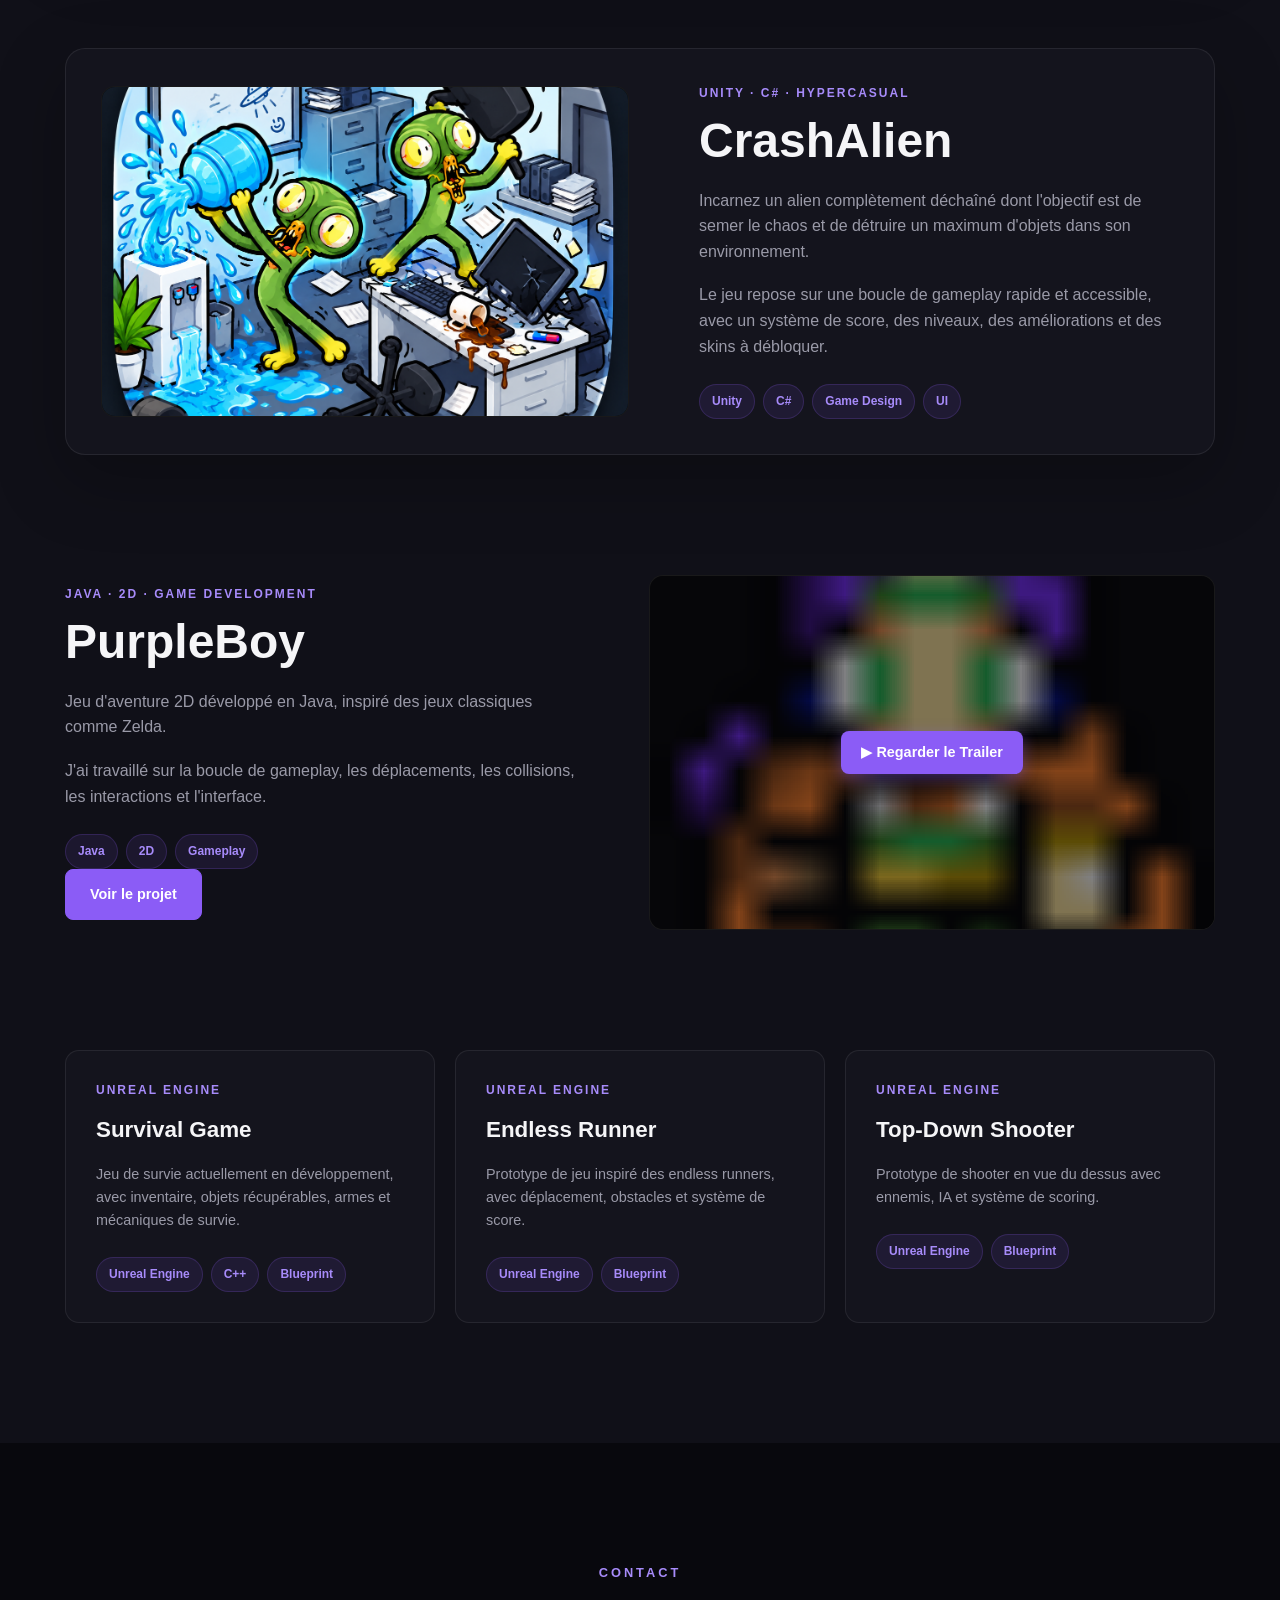
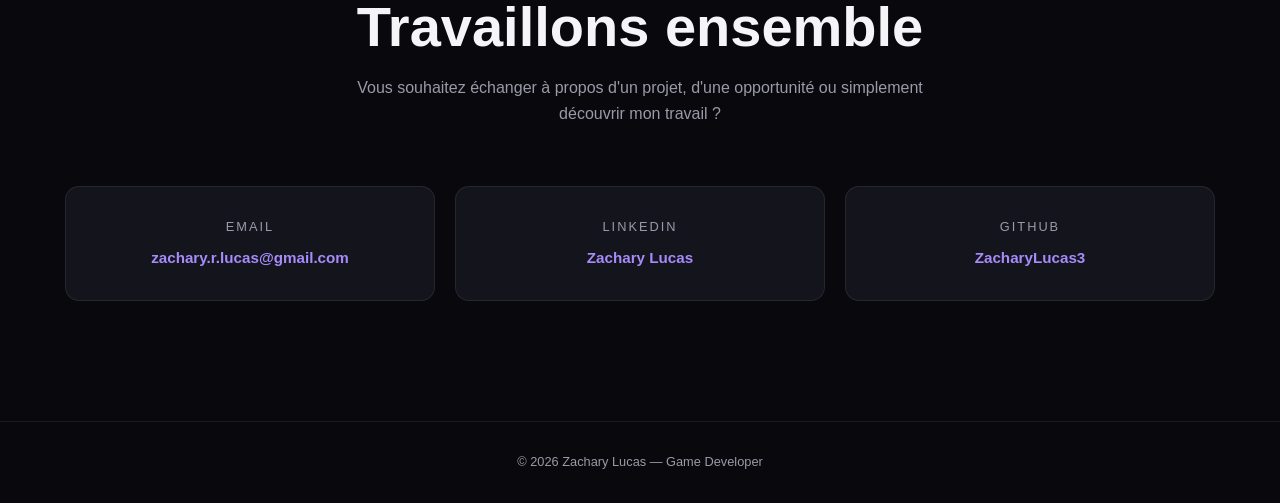
==== commit 651ad8ad: "Update index.html" ====
--- a/index.html
+++ b/index.html
@@ -24,7 +24,7 @@
         <nav class="navbar container">
 
             <a href="#home" class="logo">
-                <img src="images/PetitLogoZL.png" alt="Logo Zachary Lucas" class="logo-img">
+                <img src="images/PetiLogoZL.png" alt="Logo Zachary Lucas" class="logo-img">
                 <span class="logo-text">Zappy<span>Labs</span></span>
             </a>
 
@@ -92,7 +92,7 @@
                 <div class="hero-profile">
 
                     <img
-                        src="images/LogoZL.png"
+                        src="images/LogoZappyLabs.png"
                         alt="Logo - Zappy Labs"
                         class="photo"
                     >
--- a/styles.css
+++ b/styles.css
@@ -118,29 +118,22 @@
     justify-content: space-between;
 }
 
+/* Logo : image + texte (remplace l'ancien carré violet) */
 .logo {
-    width: 84px;
-    height: 84px;
-
     display: flex;
     align-items: center;
-    justify-content: center;
-
-    border-radius: 10px;
-
-    background: linear-gradient(
-        135deg,
-        var(--accent),
-        var(--accent-dark)
-    );
-
+    gap: 12px;
+}
+
+.logo-img {
+    height: 44px;
+    width: auto;
+    display: block;
+}
+
+.logo-text {
     font-size: 1.1rem;
     font-weight: 800;
-
-    box-shadow: 0 0 25px rgba(139, 92, 246, 0.35);
-}
-
-.logo span {
     color: white;
 }
 
@@ -625,6 +618,53 @@
 
 
 /* =========================================================
+   THUMBNAIL VIDÉO INTERACTIVE
+========================================================= */
+
+.video-thumbnail-link {
+    display: block;
+    text-decoration: none;
+}
+
+.video-thumbnail {
+    position: relative;
+    overflow: hidden;
+    border-radius: 14px;
+    border: 1px solid var(--border);
+}
+
+.play-overlay {
+    position: absolute;
+    inset: 0;
+    background: rgba(8, 8, 13, 0.5);
+    display: flex;
+    align-items: center;
+    justify-content: center;
+    transition: 0.3s ease;
+}
+
+.play-btn {
+    padding: 10px 20px;
+    background: var(--accent);
+    color: white;
+    font-weight: 700;
+    font-size: 0.9rem;
+    border-radius: 8px;
+    box-shadow: 0 4px 15px rgba(139, 92, 246, 0.4);
+    transition: 0.3s ease;
+}
+
+.video-thumbnail-link:hover .play-overlay {
+    background: rgba(8, 8, 13, 0.2);
+}
+
+.video-thumbnail-link:hover .play-btn {
+    background: var(--accent-light);
+    transform: scale(1.08);
+}
+
+
+/* =========================================================
    OTHER PROJECTS
 ========================================================= */
 
@@ -833,6 +873,10 @@
         height: 65px;
     }
 
+    .logo-img {
+        height: 38px;
+    }
+
     .nav-links {
         display: none;
     }
@@ -915,6 +959,8 @@
         height: 170px;
     }
 }
+
+
 /* =========================================================
    ANIMATIONS & JS UTILITIES
 ========================================================= */
@@ -1006,49 +1052,4 @@
     .nav-links a {
         font-size: 1.2rem;
     }
-   /* =========================================================
-   THUMBNAIL VIDÉO INTERACTIVE
-========================================================= */
-
-.video-thumbnail-link {
-    display: block;
-    text-decoration: none;
-}
-
-.video-thumbnail {
-    position: relative;
-    overflow: hidden;
-    border-radius: 14px;
-    border: 1px solid var(--border);
-}
-
-.play-overlay {
-    position: absolute;
-    inset: 0;
-    background: rgba(8, 8, 13, 0.5);
-    display: flex;
-    align-items: center;
-    justify-content: center;
-    transition: 0.3s ease;
-}
-
-.play-btn {
-    padding: 10px 20px;
-    background: var(--accent);
-    color: white;
-    font-weight: 700;
-    font-size: 0.9rem;
-    border-radius: 8px;
-    box-shadow: 0 4px 15px rgba(139, 92, 246, 0.4);
-    transition: 0.3s ease;
-}
-
-.video-thumbnail-link:hover .play-overlay {
-    background: rgba(8, 8, 13, 0.2);
-}
-
-.video-thumbnail-link:hover .play-btn {
-    background: var(--accent-light);
-    transform: scale(1.08);
-   }
-}
+}
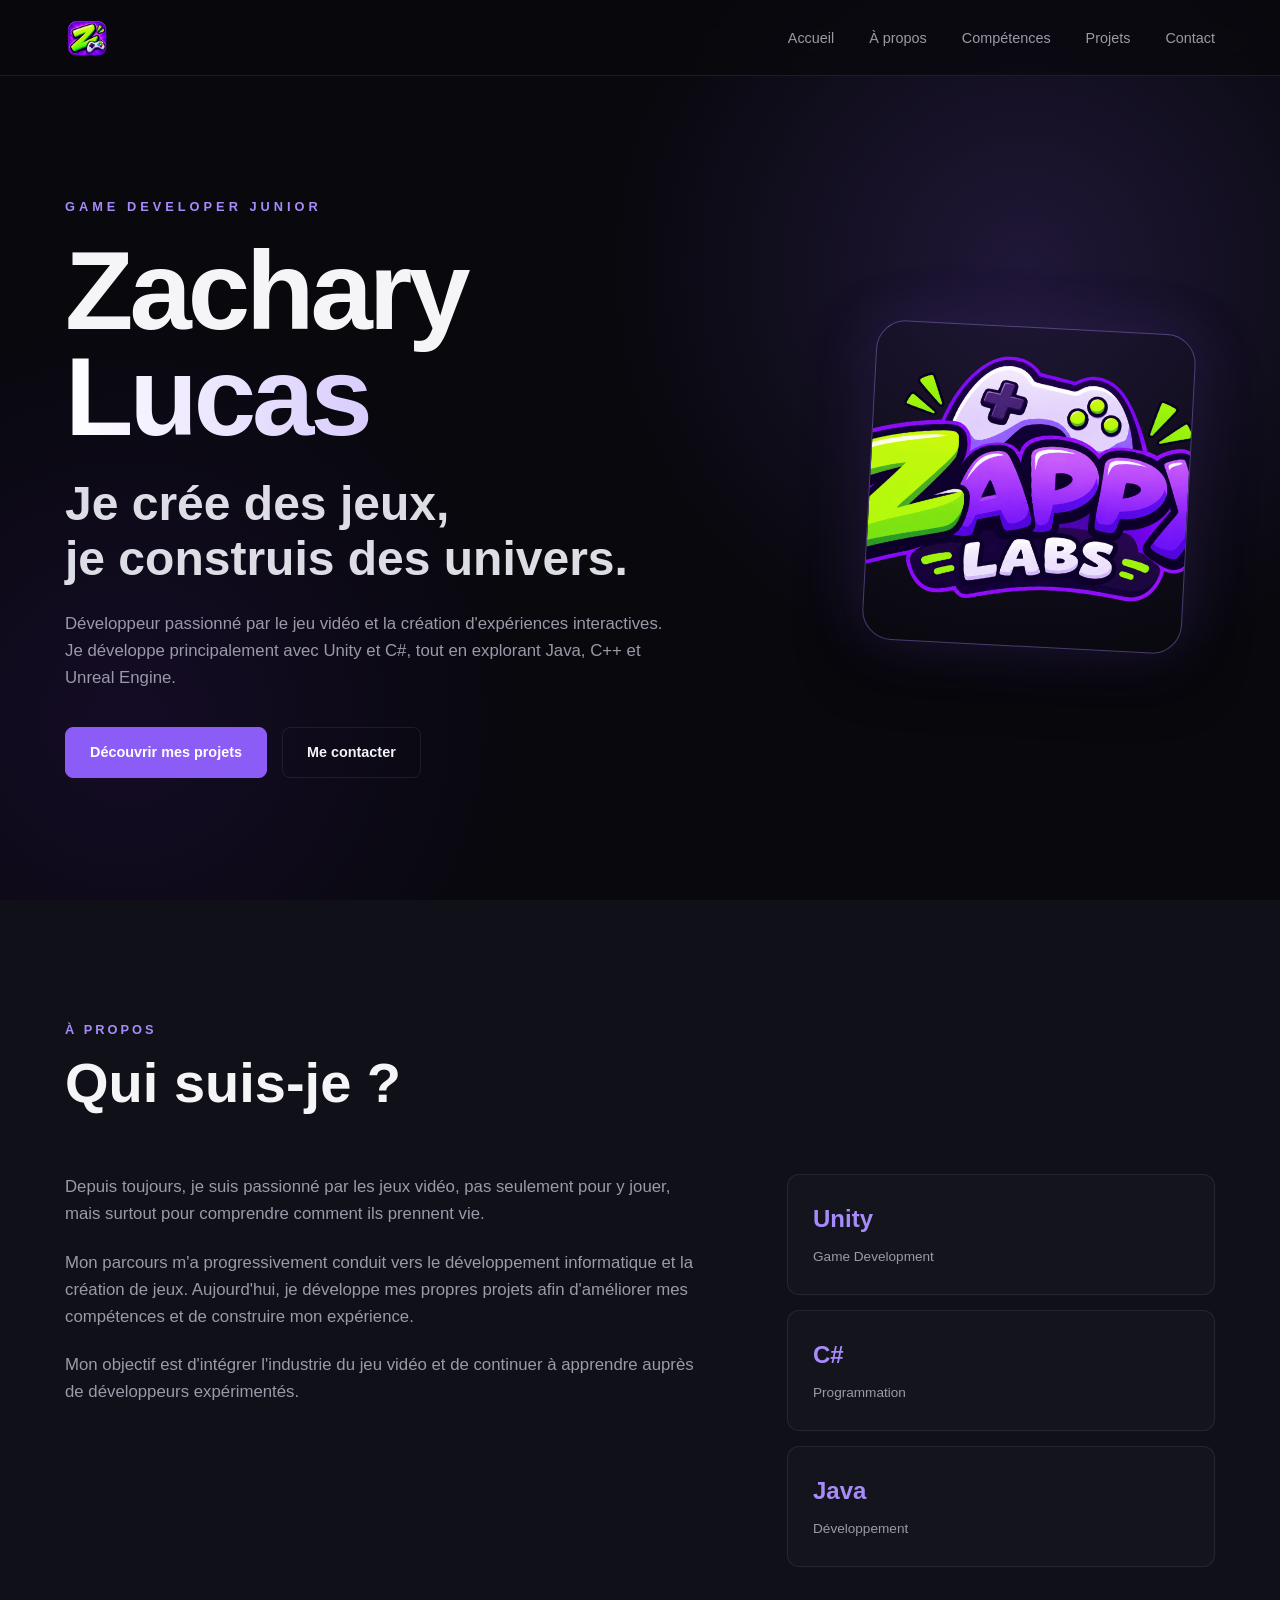
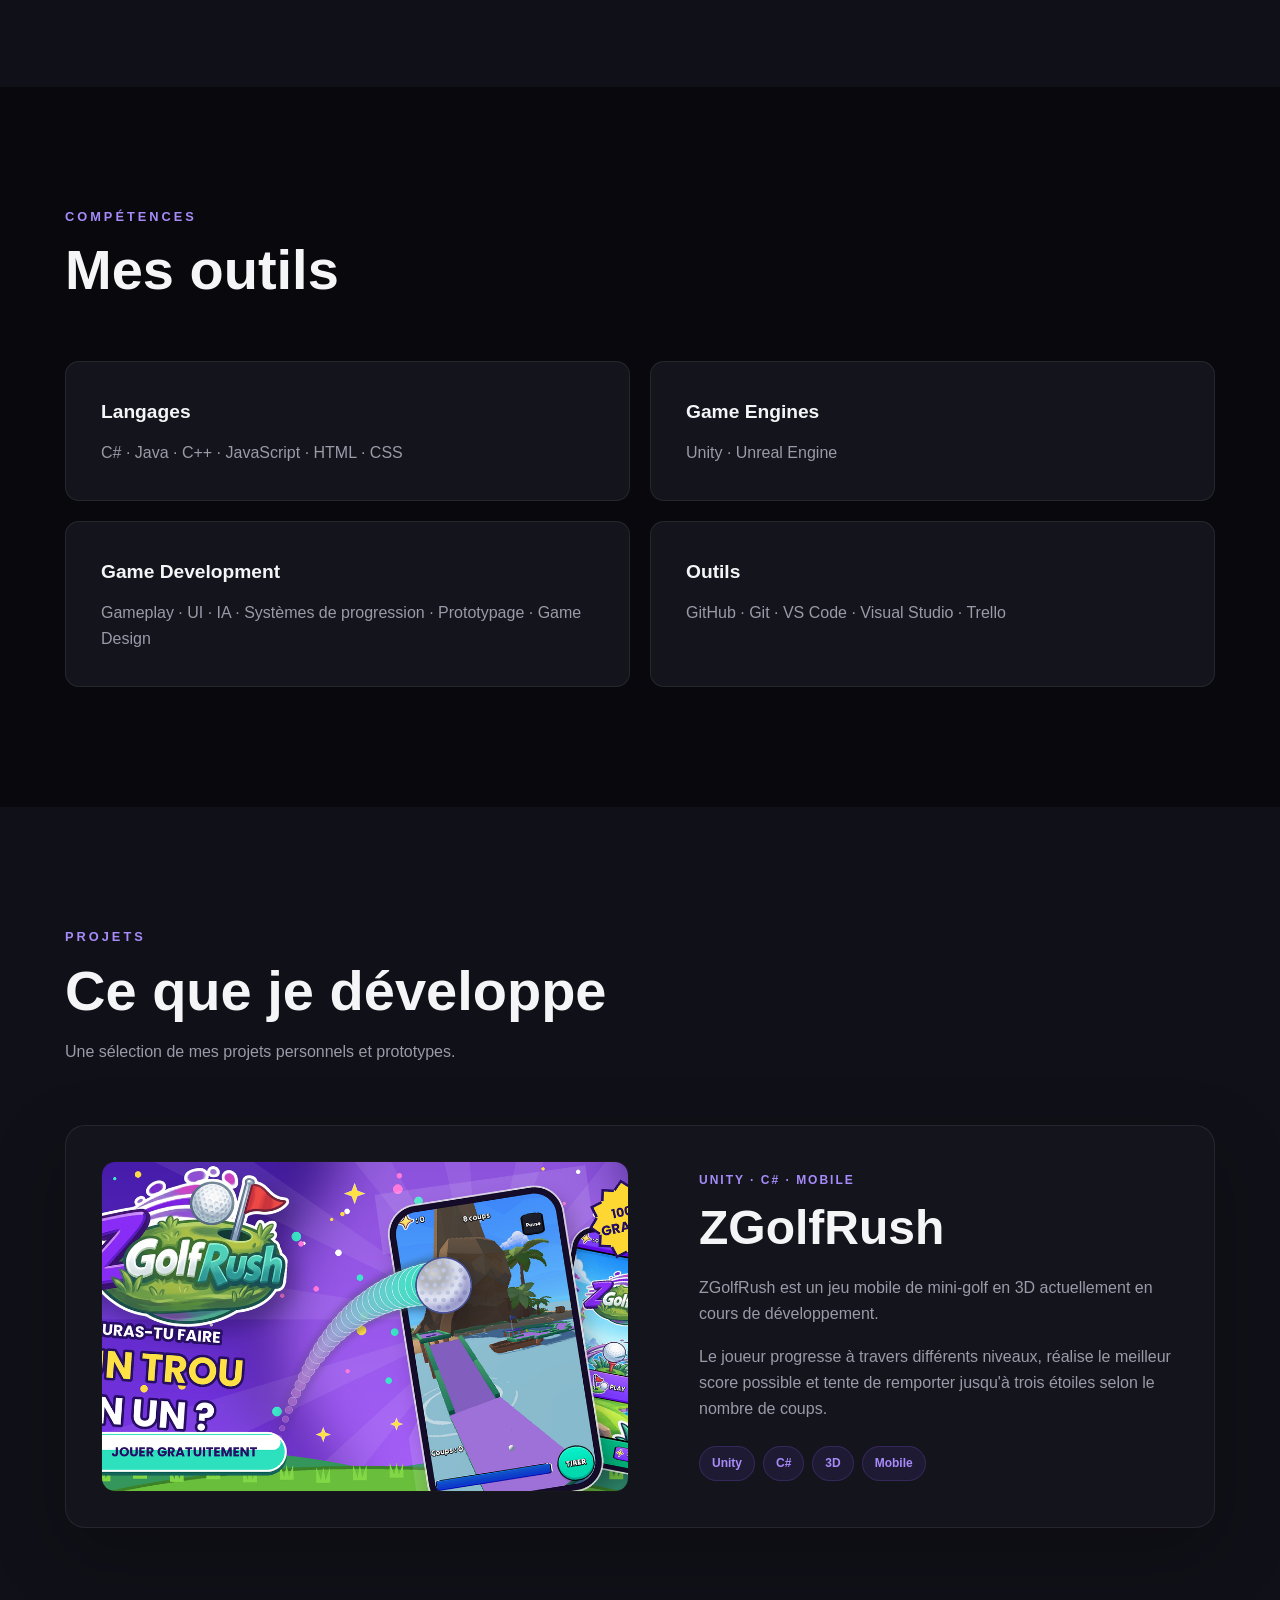
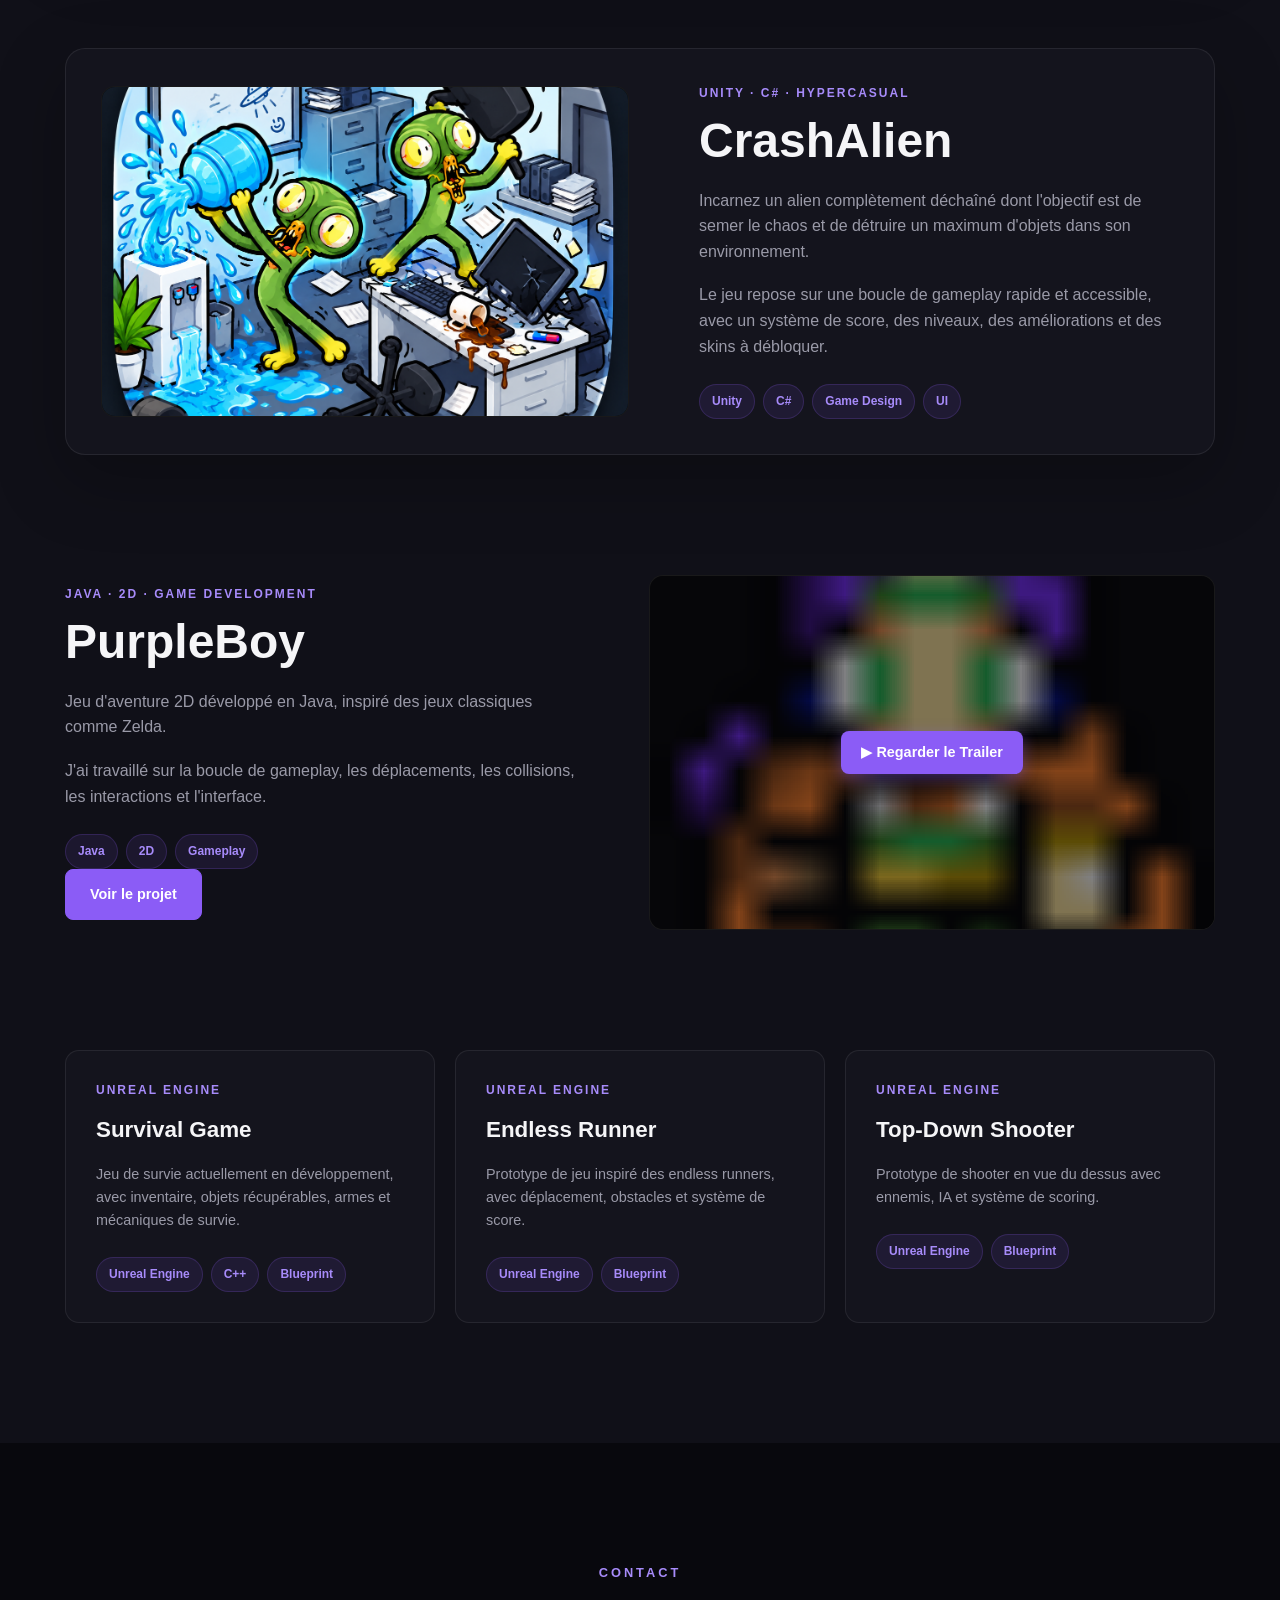
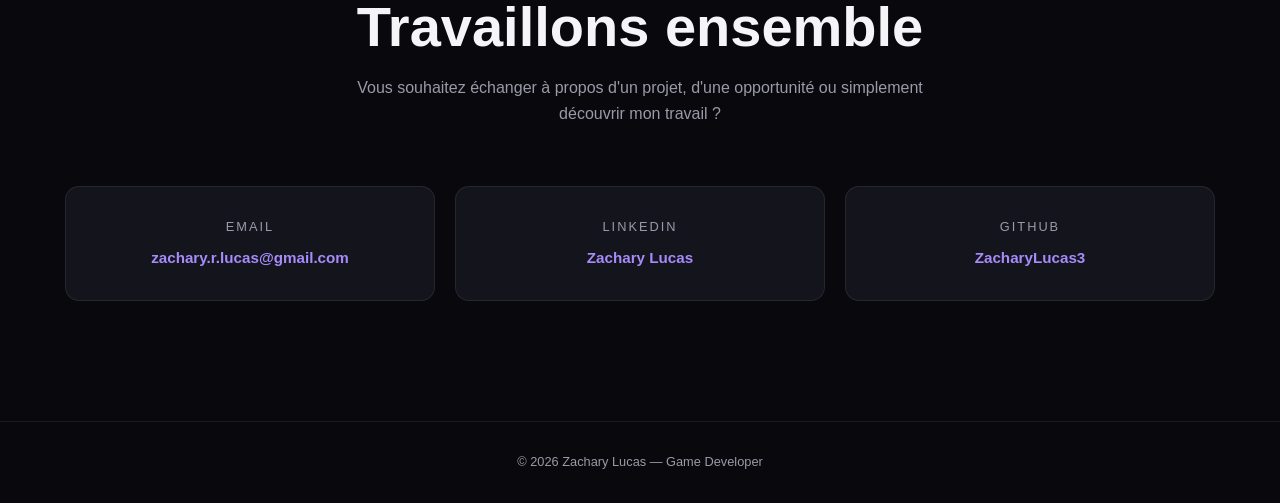
==== commit 93ea43a2: "Add files via upload" ====
--- a/index.html
+++ b/index.html
@@ -25,7 +25,7 @@
 
             <a href="#home" class="logo">
                 <img src="images/PetiLogoZL.png" alt="Logo Zachary Lucas" class="logo-img">
-                <span class="logo-text">Zappy<span>Labs</span></span>
+                <span class="logo-text"></span>
             </a>
 
             <ul class="nav-links">
